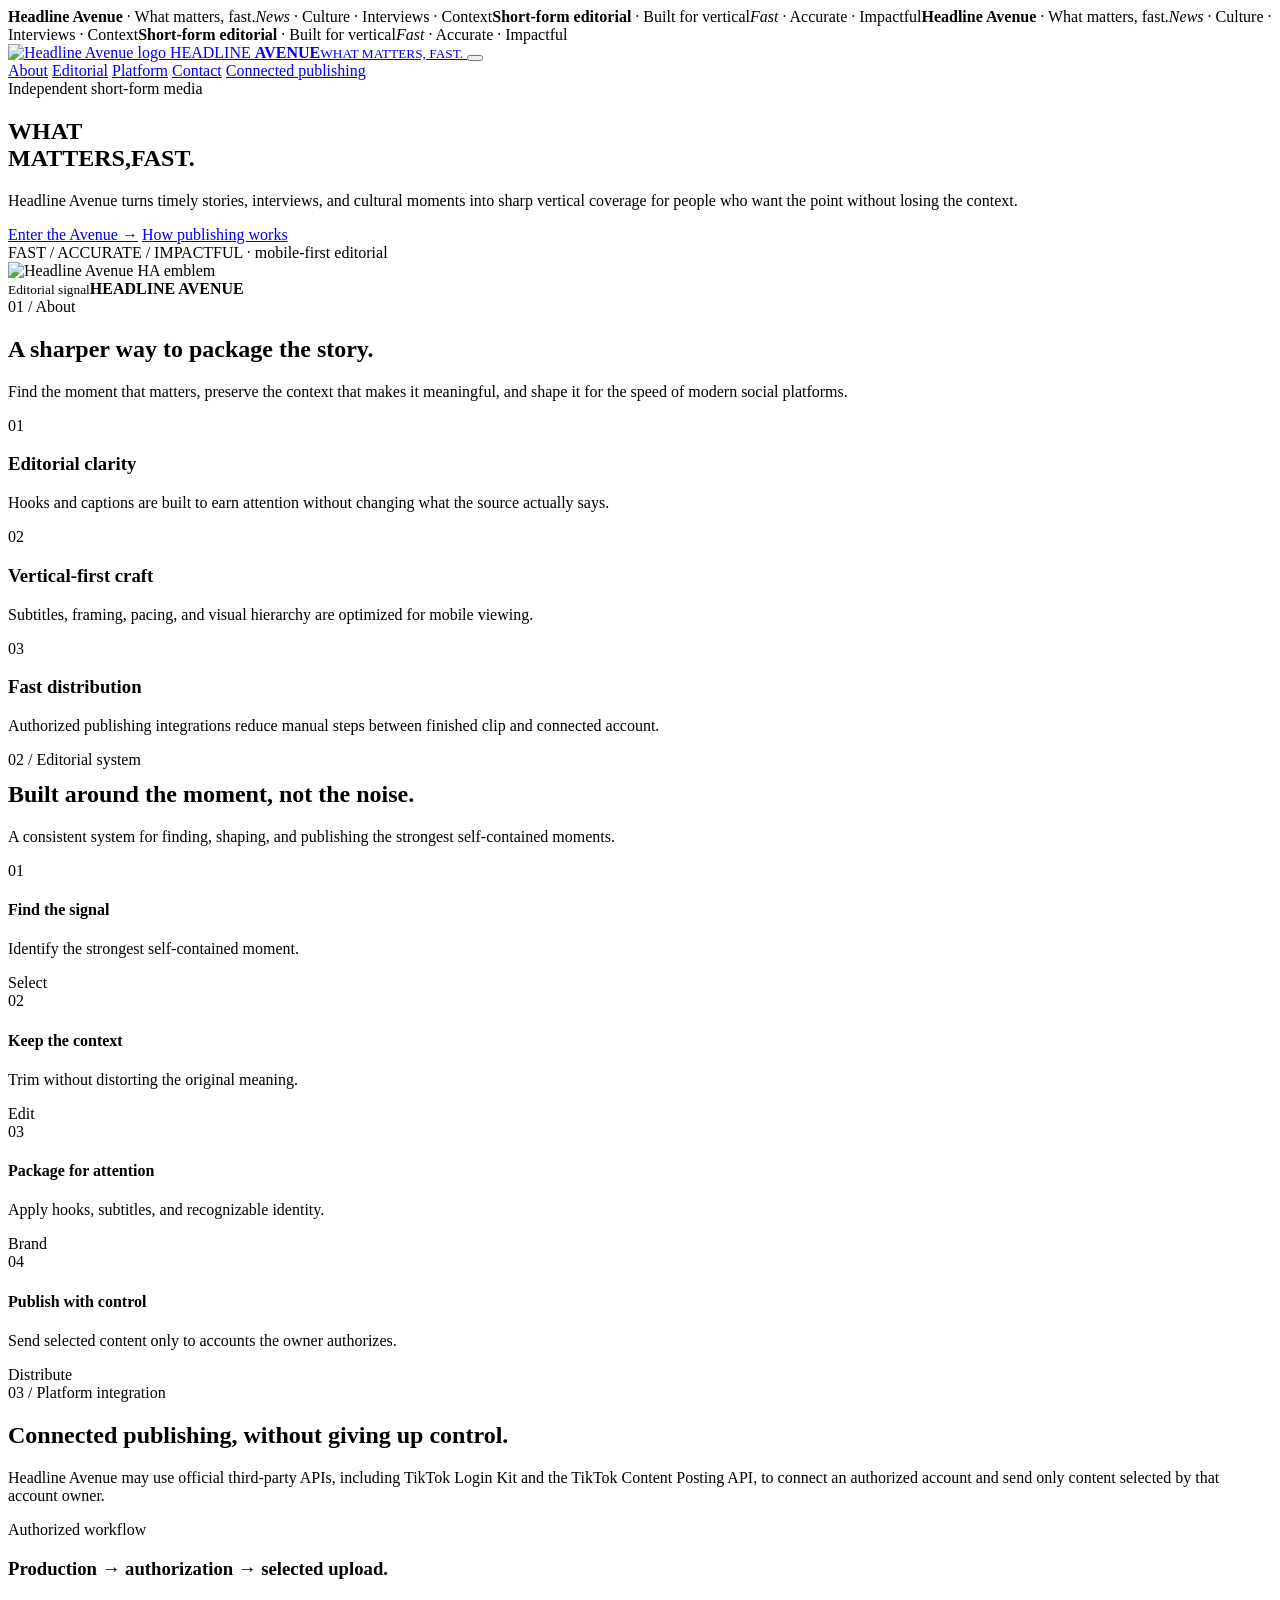
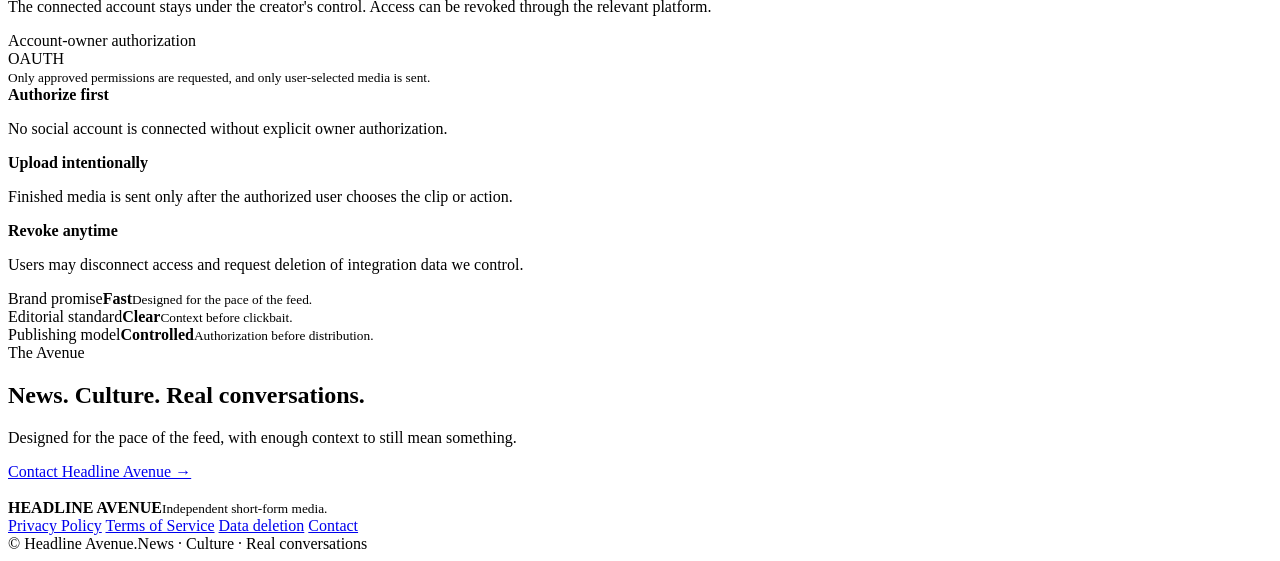
==== index.html @ 7308b1cf "Launch Headline Avenue homepage" ====
<!doctype html>
<html lang="en">
<head>
<meta charset="utf-8">
<meta name="viewport" content="width=device-width,initial-scale=1">
<meta name="theme-color" content="#02050a">
<meta name="description" content="Headline Avenue is an independent short-form media brand covering news, culture, interviews, and timely conversations.">
<meta property="og:title" content="Headline Avenue — What matters, fast.">
<meta property="og:description" content="Independent short-form media built for clarity, context, and speed.">
<meta property="og:type" content="website">
<meta property="og:url" content="https://headlineavenue.github.io/headline-avenue-site/">
<link rel="canonical" href="https://headlineavenue.github.io/headline-avenue-site/">
<title>Headline Avenue — What matters, fast.</title>
<link rel="icon" href="assets/headline-avenue-logo.svg" type="image/svg+xml">
<link rel="stylesheet" href="styles.css">
<script defer src="script.js"></script>
</head>
<body>
<div class="progress" aria-hidden="true"><span></span></div>
<div class="signalbar" aria-hidden="true"><div class="signaltrack"><span><b>Headline Avenue</b> · What matters, fast.</span><span><i>News</i> · Culture · Interviews · Context</span><span><b>Short-form editorial</b> · Built for vertical</span><span><i>Fast</i> · Accurate · Impactful</span><span><b>Headline Avenue</b> · What matters, fast.</span><span><i>News</i> · Culture · Interviews · Context</span><span><b>Short-form editorial</b> · Built for vertical</span><span><i>Fast</i> · Accurate · Impactful</span></div></div>
<header>
  <div class="wrap nav">
    <a class="brand" href="index.html">
      <img src="assets/headline-avenue-logo.svg" alt="Headline Avenue logo">
      <span class="brand-wordmark">HEADLINE <b>AVENUE</b><small>WHAT MATTERS, FAST.</small></span>
    </a>
    <button class="menu-toggle" aria-expanded="false" aria-controls="main-nav" aria-label="Open navigation"><span></span><span></span></button>
    <nav id="main-nav">
      <a href="#about">About</a>
      <a href="#editorial">Editorial</a>
      <a href="#platform">Platform</a>
      <a href="contact.html">Contact</a>
      <a class="btn primary" href="#platform">Connected publishing</a>
    </nav>
  </div>
</header>

<main>
  <section class="hero">
    <div class="wrap hero-grid">
      <div class="reveal in">
        <div class="eyebrow">Independent short-form media</div>
        <h1>WHAT<br><span class="line2">MATTERS,</span><span class="blue">FAST.</span></h1>
        <p class="lead">Headline Avenue turns timely stories, interviews, and cultural moments into sharp vertical coverage for people who want the point without losing the context.</p>
        <div class="hero-actions">
          <a class="btn primary" href="#about">Enter the Avenue →</a>
          <a class="btn" href="#platform">How publishing works</a>
        </div>
        <div class="hero-note"><span class="mono">FAST / ACCURATE / IMPACTFUL</span> · mobile-first editorial</div>
      </div>

      <div class="visual reveal in">
        <div class="visual-orbit"></div>
        <div class="visual-card">
          <div class="logo-stage">
            <div class="scan"></div>
            <img src="assets/headline-avenue-logo.svg" alt="Headline Avenue HA emblem">
          </div>
          <div class="visual-meta">
            <div><small>Editorial signal</small><strong>HEADLINE AVENUE</strong></div>
            <div class="pulse" aria-hidden="true"><span></span><span></span><span></span><span></span><span></span></div>
          </div>
        </div>
      </div>
    </div>
  </section>

  <section id="about">
    <div class="wrap">
      <div class="section-head reveal">
        <div><div class="kicker">01 / About</div></div>
        <div>
          <h2 class="section-title">A sharper way to package the story.</h2>
          <p class="section-copy">Find the moment that matters, preserve the context that makes it meaningful, and shape it for the speed of modern social platforms.</p>
        </div>
      </div>
      <div class="cards">
        <article class="card reveal"><div class="card-index mono">01</div><h3>Editorial clarity</h3><p>Hooks and captions are built to earn attention without changing what the source actually says.</p></article>
        <article class="card reveal"><div class="card-index mono">02</div><h3>Vertical-first craft</h3><p>Subtitles, framing, pacing, and visual hierarchy are optimized for mobile viewing.</p></article>
        <article class="card reveal"><div class="card-index mono">03</div><h3>Fast distribution</h3><p>Authorized publishing integrations reduce manual steps between finished clip and connected account.</p></article>
      </div>
    </div>
  </section>

  <section class="editorial" id="editorial">
    <div class="wrap editorial-grid">
      <div class="reveal">
        <div class="kicker">02 / Editorial system</div>
        <h2 class="section-title" style="margin-top:12px">Built around the moment, not the noise.</h2>
        <p class="section-copy">A consistent system for finding, shaping, and publishing the strongest self-contained moments.</p>
      </div>
      <div class="stack reveal">
        <div class="stack-item"><div class="num mono">01</div><div><h4>Find the signal</h4><p>Identify the strongest self-contained moment.</p></div><span class="tag">Select</span></div>
        <div class="stack-item"><div class="num mono">02</div><div><h4>Keep the context</h4><p>Trim without distorting the original meaning.</p></div><span class="tag">Edit</span></div>
        <div class="stack-item"><div class="num mono">03</div><div><h4>Package for attention</h4><p>Apply hooks, subtitles, and recognizable identity.</p></div><span class="tag">Brand</span></div>
        <div class="stack-item"><div class="num mono">04</div><div><h4>Publish with control</h4><p>Send selected content only to accounts the owner authorizes.</p></div><span class="tag">Distribute</span></div>
      </div>
    </div>
  </section>

  <section id="platform">
    <div class="wrap">
      <div class="section-head reveal">
        <div><div class="kicker">03 / Platform integration</div></div>
        <div>
          <h2 class="section-title">Connected publishing, without giving up control.</h2>
          <p class="section-copy">Headline Avenue may use official third-party APIs, including TikTok Login Kit and the TikTok Content Posting API, to connect an authorized account and send only content selected by that account owner.</p>
        </div>
      </div>

      <div class="platform-panel reveal">
        <div class="platform-top">
          <div>
            <div class="kicker">Authorized workflow</div>
            <h3>Production → authorization → selected upload.</h3>
            <p>The connected account stays under the creator's control. Access can be revoked through the relevant platform.</p>
          </div>
          <div class="connection">
            <div class="connection-row">
              <div class="connection-badge"><span class="connection-dot"></span> Account-owner authorization</div>
              <span class="mono muted-mini">OAUTH</span>
            </div>
            <small>Only approved permissions are requested, and only user-selected media is sent.</small>
          </div>
        </div>
        <div class="platform-grid">
          <div class="platform-item"><b>Authorize first</b><p>No social account is connected without explicit owner authorization.</p></div>
          <div class="platform-item"><b>Upload intentionally</b><p>Finished media is sent only after the authorized user chooses the clip or action.</p></div>
          <div class="platform-item"><b>Revoke anytime</b><p>Users may disconnect access and request deletion of integration data we control.</p></div>
        </div>
      </div>
    </div>
  </section>

  <section class="proof">
    <div class="wrap proof-grid reveal">
      <div><span class="proof-label">Brand promise</span><strong>Fast</strong><small>Designed for the pace of the feed.</small></div>
      <div><span class="proof-label">Editorial standard</span><strong>Clear</strong><small>Context before clickbait.</small></div>
      <div><span class="proof-label">Publishing model</span><strong>Controlled</strong><small>Authorization before distribution.</small></div>
    </div>
  </section>

  <div class="cta-shell">
    <div class="wrap">
      <div class="cta reveal">
        <div class="cta-inner">
          <div><div class="kicker">The Avenue</div><h2>News. Culture. Real conversations.</h2><p>Designed for the pace of the feed, with enough context to still mean something.</p></div>
          <a class="btn primary" href="contact.html">Contact Headline Avenue →</a>
        </div>
      </div>
    </div>
  </div>
</main>

<footer>
  <div class="wrap footer-grid">
    <div class="footer-brand">
      <img src="assets/headline-avenue-logo.svg" alt="">
      <div><strong>HEADLINE AVENUE</strong><small>Independent short-form media.</small></div>
    </div>
    <div class="footer-links">
      <a href="privacy.html">Privacy Policy</a>
      <a href="terms.html">Terms of Service</a>
      <a href="data-deletion.html">Data deletion</a>
      <a href="contact.html">Contact</a>
    </div>
    <div class="footer-bottom"><span>© <span data-year></span> Headline Avenue.</span><span>News · Culture · Real conversations</span></div>
  </div>
</footer>
</body>
</html>
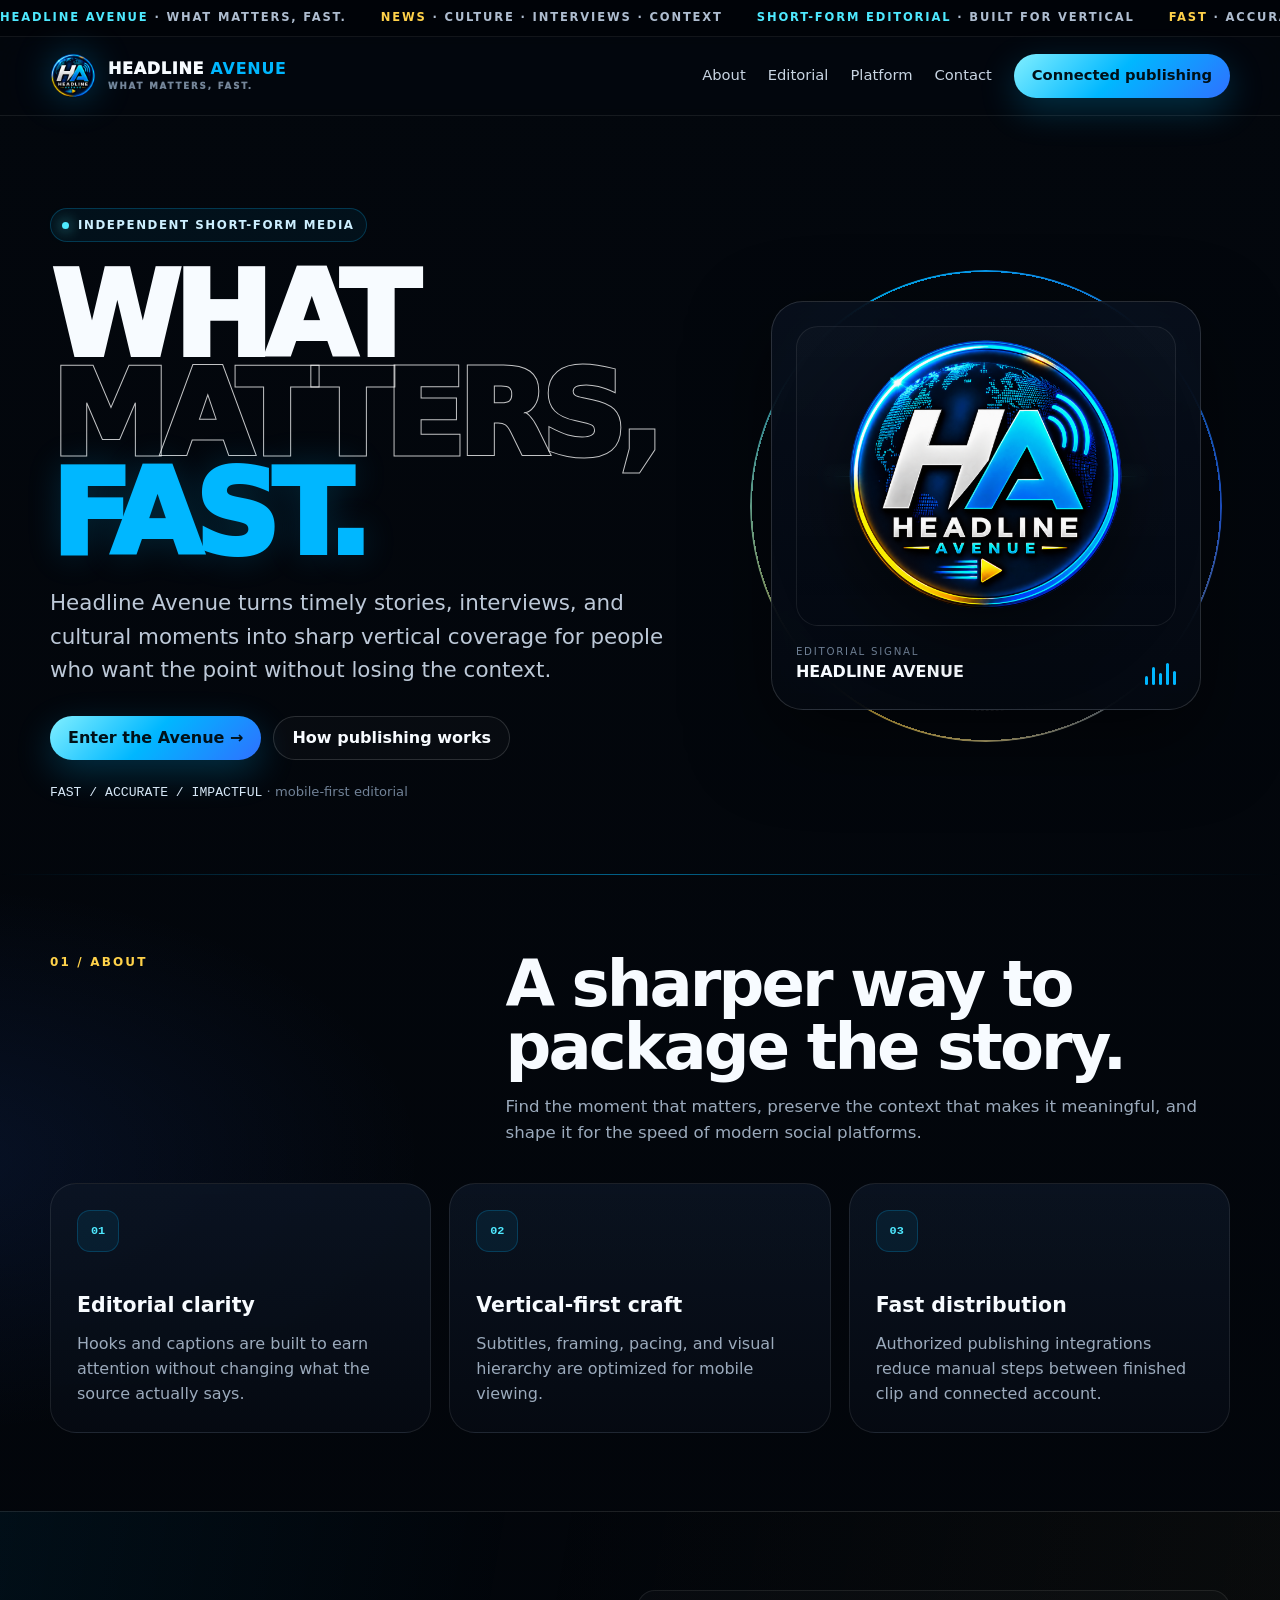
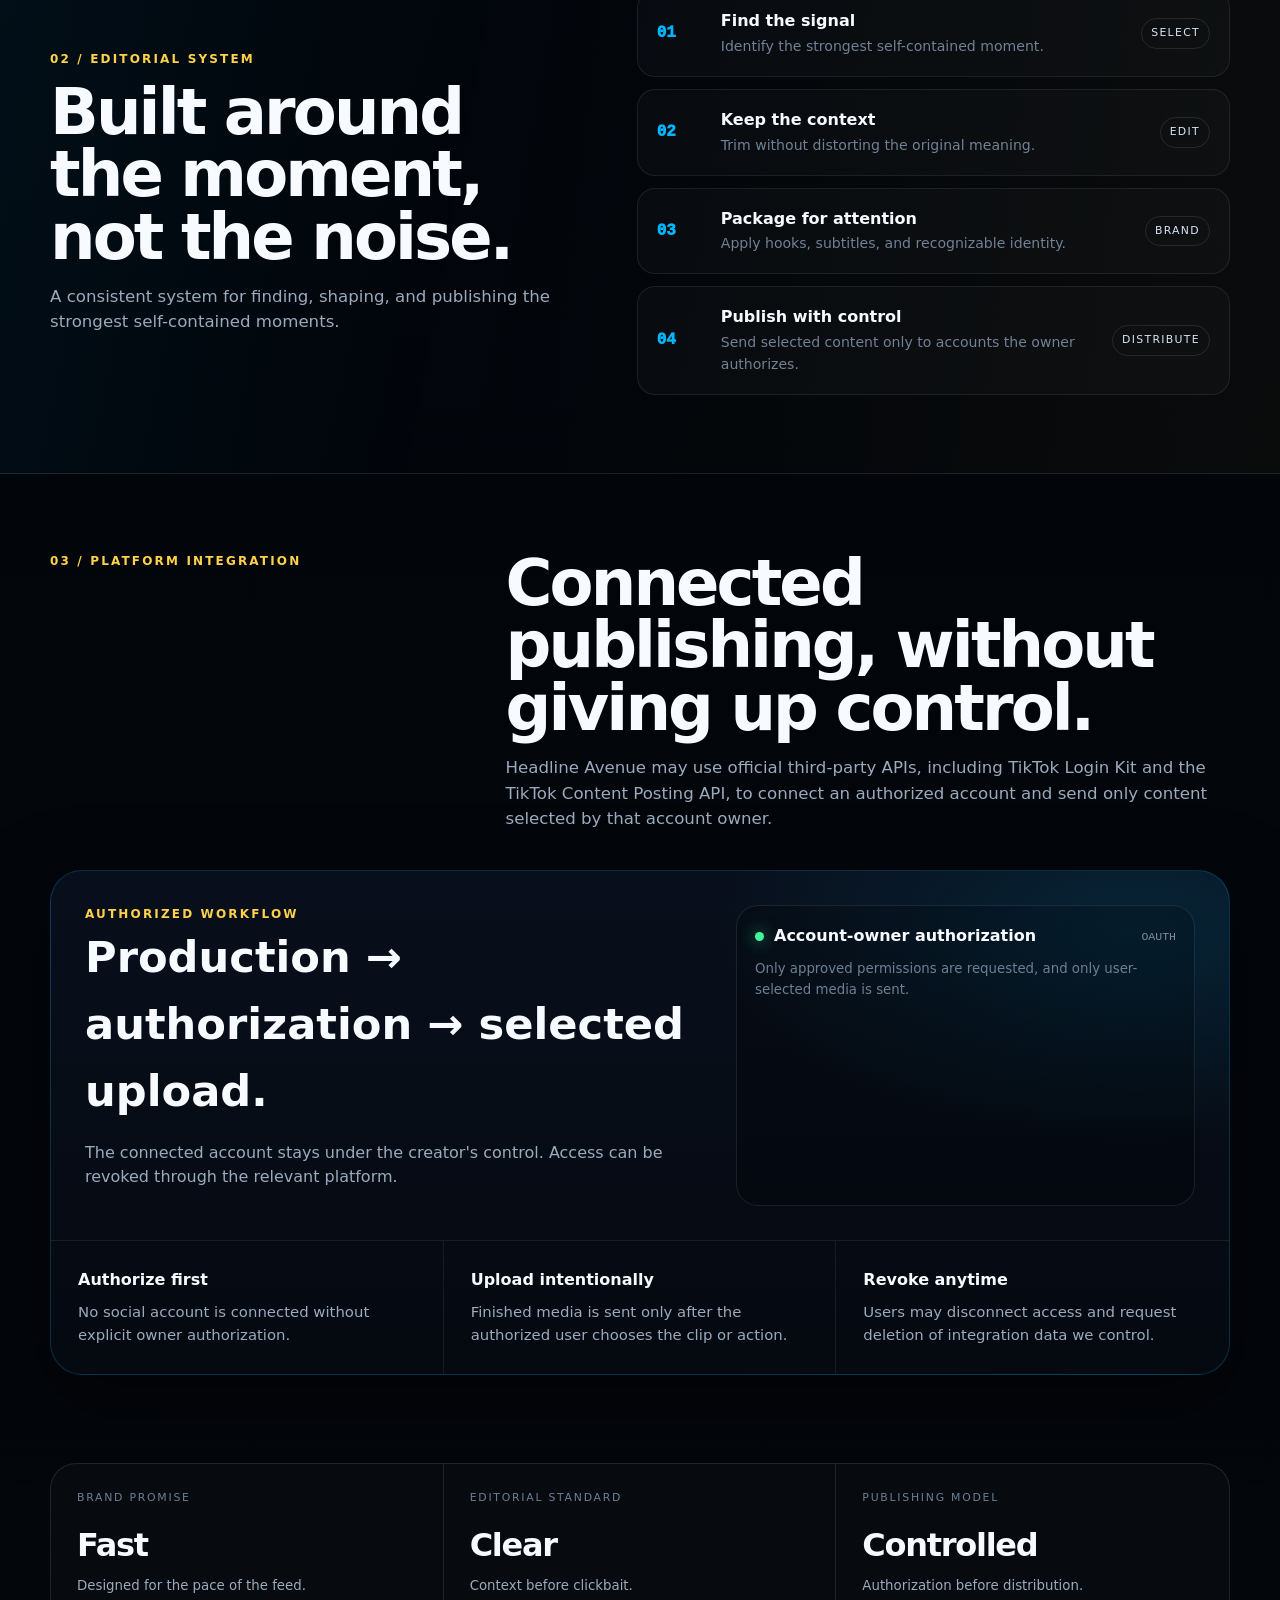
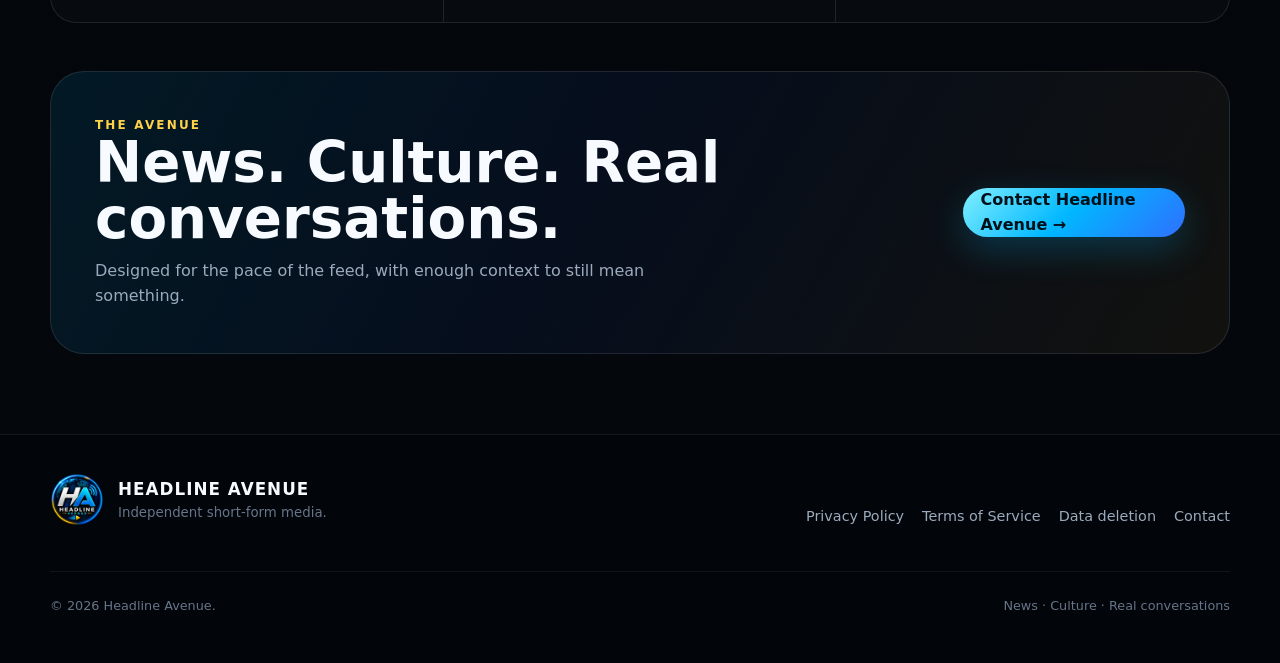
==== commit 9424a86b: "Use exact Headline Avenue PNG logo" ====
--- a/index.html
+++ b/index.html
@@ -11,7 +11,7 @@
 <meta property="og:url" content="https://headlineavenue.github.io/headline-avenue-site/">
 <link rel="canonical" href="https://headlineavenue.github.io/headline-avenue-site/">
 <title>Headline Avenue — What matters, fast.</title>
-<link rel="icon" href="assets/headline-avenue-logo.svg" type="image/svg+xml">
+<link rel="icon" href="assets/headline-avenue-logo.png" type="image/png">
 <link rel="stylesheet" href="styles.css">
 <script defer src="script.js"></script>
 </head>
@@ -21,7 +21,7 @@
 <header>
   <div class="wrap nav">
     <a class="brand" href="index.html">
-      <img src="assets/headline-avenue-logo.svg" alt="Headline Avenue logo">
+      <img src="assets/headline-avenue-logo.png" alt="Headline Avenue logo">
       <span class="brand-wordmark">HEADLINE <b>AVENUE</b><small>WHAT MATTERS, FAST.</small></span>
     </a>
     <button class="menu-toggle" aria-expanded="false" aria-controls="main-nav" aria-label="Open navigation"><span></span><span></span></button>
@@ -54,7 +54,7 @@
         <div class="visual-card">
           <div class="logo-stage">
             <div class="scan"></div>
-            <img src="assets/headline-avenue-logo.svg" alt="Headline Avenue HA emblem">
+            <img src="assets/headline-avenue-logo.png" alt="Headline Avenue HA emblem">
           </div>
           <div class="visual-meta">
             <div><small>Editorial signal</small><strong>HEADLINE AVENUE</strong></div>
@@ -155,7 +155,7 @@
 <footer>
   <div class="wrap footer-grid">
     <div class="footer-brand">
-      <img src="assets/headline-avenue-logo.svg" alt="">
+      <img src="assets/headline-avenue-logo.png" alt="">
       <div><strong>HEADLINE AVENUE</strong><small>Independent short-form media.</small></div>
     </div>
     <div class="footer-links">
--- a/styles.css
+++ b/styles.css
@@ -0,0 +1,21 @@
+:root{--bg:#02050a;--panel:#0a1422;--text:#f7fbff;--muted:#9baabc;--blue:#00b7ff;--blue2:#2f70ff;--cyan:#4ee9ff;--gold:#ffd24a;--line:rgba(255,255,255,.10);--shadow:0 28px 80px rgba(0,0,0,.52);--radius:26px}
+*{box-sizing:border-box}html{scroll-behavior:smooth}body{margin:0;color:var(--text);background:radial-gradient(950px 520px at 86% -7%,rgba(0,183,255,.16),transparent 63%),radial-gradient(750px 420px at -5% 30%,rgba(47,112,255,.11),transparent 65%),linear-gradient(180deg,#03070d 0%,#02050a 55%,#04070c 100%);font-family:Inter,ui-sans-serif,system-ui,-apple-system,BlinkMacSystemFont,"Segoe UI",sans-serif;line-height:1.55;overflow-x:hidden}
+body::before{content:"";position:fixed;inset:0;pointer-events:none;z-index:-1;opacity:.28;background-image:linear-gradient(rgba(255,255,255,.024) 1px,transparent 1px),linear-gradient(90deg,rgba(255,255,255,.024) 1px,transparent 1px);background-size:38px 38px;mask-image:linear-gradient(to bottom,#000 0%,transparent 74%)}
+a{color:inherit}img{max-width:100%;display:block}.wrap{width:min(1180px,calc(100% - 40px));margin:auto}.mono{font-family:ui-monospace,SFMono-Regular,Menlo,Consolas,monospace}
+.progress{position:fixed;left:0;right:0;top:0;height:2px;z-index:100;pointer-events:none}.progress span{display:block;height:100%;width:0;background:linear-gradient(90deg,var(--gold),var(--cyan),var(--blue));box-shadow:0 0 18px rgba(0,183,255,.55)}
+.signalbar{overflow:hidden;white-space:nowrap;border-bottom:1px solid rgba(255,255,255,.07);background:rgba(1,4,8,.92)}.signaltrack{display:inline-flex;gap:34px;min-width:200%;padding:9px 0;color:#aebdd0;font-size:.72rem;font-weight:700;letter-spacing:.16em;text-transform:uppercase;animation:ticker 28s linear infinite}.signaltrack b{color:var(--cyan)}.signaltrack i{color:var(--gold);font-style:normal}@keyframes ticker{to{transform:translateX(-50%)}}
+header{position:sticky;top:0;z-index:50;border-bottom:1px solid rgba(255,255,255,.08);background:rgba(3,7,13,.73);backdrop-filter:blur(18px) saturate(160%)}.nav{min-height:78px;display:flex;align-items:center;justify-content:space-between;gap:24px}.brand{display:flex;align-items:center;gap:12px;text-decoration:none;font-weight:950;letter-spacing:.045em}.brand img{width:46px;height:46px;object-fit:contain;filter:drop-shadow(0 0 18px rgba(0,183,255,.30))}.brand-wordmark{line-height:1}.brand-wordmark b{color:var(--blue)}.brand-wordmark small{display:block;margin-top:5px;color:#75869a;font-size:.54rem;letter-spacing:.22em}nav{display:flex;align-items:center;gap:22px}nav a{color:#c8d4e2;text-decoration:none;font-size:.92rem;transition:.2s}nav a:hover{color:#fff}.menu-toggle{display:none;width:44px;height:44px;border-radius:50%;border:1px solid var(--line);background:rgba(255,255,255,.025);align-items:center;justify-content:center;gap:5px;flex-direction:column}.menu-toggle span{width:18px;height:1.5px;background:white;transition:.25s}.menu-toggle[aria-expanded="true"] span:first-child{transform:translateY(3.25px) rotate(45deg)}.menu-toggle[aria-expanded="true"] span:last-child{transform:translateY(-3.25px) rotate(-45deg)}
+.btn{min-height:44px;display:inline-flex;align-items:center;justify-content:center;padding:0 18px;border:1px solid rgba(255,255,255,.14);border-radius:999px;background:rgba(255,255,255,.025);font-weight:850;text-decoration:none;transition:.25s}.btn:hover{transform:translateY(-2px);border-color:rgba(255,255,255,.28)}.btn.primary{color:#001018;border:0;background:linear-gradient(135deg,#81efff 0%,var(--blue) 48%,var(--blue2) 100%);box-shadow:0 12px 36px rgba(0,183,255,.24)}.btn.primary:hover{box-shadow:0 18px 45px rgba(0,183,255,.33)}
+.hero{position:relative;padding:92px 0 72px}.hero::after{content:"";position:absolute;left:0;right:0;bottom:0;height:1px;background:linear-gradient(90deg,transparent,rgba(0,183,255,.52),transparent)}.hero-grid{display:grid;grid-template-columns:1.12fr .88fr;gap:70px;align-items:center}.eyebrow{display:inline-flex;align-items:center;gap:9px;padding:7px 11px;border:1px solid rgba(0,183,255,.24);border-radius:999px;background:rgba(0,183,255,.06);color:#cdefff;font-size:.74rem;font-weight:850;letter-spacing:.13em;text-transform:uppercase}.eyebrow::before{content:"";width:7px;height:7px;border-radius:50%;background:var(--cyan);box-shadow:0 0 14px var(--cyan)}h1{margin:.22em 0 .18em;max-width:800px;font-size:clamp(4rem,9.2vw,7.55rem);line-height:.84;letter-spacing:-.062em;font-weight:950}h1 .line2{display:block;color:transparent;-webkit-text-stroke:1px rgba(255,255,255,.76)}h1 .blue{display:block;color:var(--blue);text-shadow:0 0 34px rgba(0,183,255,.18)}.lead{max-width:690px;color:#bdc9d8;font-size:clamp(1.08rem,2vw,1.34rem)}.hero-actions{display:flex;gap:12px;flex-wrap:wrap;margin-top:30px}.hero-note{margin-top:22px;color:#718297;font-size:.82rem}.hero-note span{color:#d7e8f7}
+.visual{min-height:560px;position:relative;display:grid;place-items:center}.visual::before{content:"";position:absolute;width:470px;height:470px;max-width:88vw;max-height:88vw;border-radius:50%;background:radial-gradient(circle at 50% 50%,rgba(0,183,255,.13),transparent 54%),conic-gradient(from 210deg,rgba(255,211,77,.9),rgba(0,183,255,.95),rgba(40,104,255,.85),rgba(255,211,77,.9));padding:1px;-webkit-mask:radial-gradient(farthest-side,transparent calc(100% - 2px),#000 0);mask:radial-gradient(farthest-side,transparent calc(100% - 2px),#000 0);filter:drop-shadow(0 0 32px rgba(0,183,255,.22));animation:spin 18s linear infinite}@keyframes spin{to{transform:rotate(360deg)}}.visual-orbit{position:absolute;width:410px;height:410px;max-width:78vw;max-height:78vw;border:1px dashed rgba(255,255,255,.11);border-radius:50%}.visual-card{width:min(430px,88%);padding:24px;border:1px solid rgba(255,255,255,.14);border-radius:32px;background:linear-gradient(180deg,rgba(8,16,29,.88),rgba(4,9,17,.93));box-shadow:var(--shadow);backdrop-filter:blur(18px);position:relative;overflow:hidden}.logo-stage{min-height:300px;display:grid;place-items:center;border-radius:22px;border:1px solid rgba(255,255,255,.08);background:radial-gradient(circle at 50% 50%,rgba(0,183,255,.10),transparent 58%),linear-gradient(180deg,rgba(255,255,255,.02),transparent);position:relative}.logo-stage img{width:min(300px,76%);filter:drop-shadow(0 20px 35px rgba(0,0,0,.5))}.scan{position:absolute;left:8%;right:8%;height:1px;background:linear-gradient(90deg,transparent,var(--cyan),transparent);box-shadow:0 0 18px var(--cyan);animation:scan 4s ease-in-out infinite;opacity:.65}@keyframes scan{0%,100%{top:25%;opacity:.2}50%{top:73%;opacity:.75}}.visual-meta{display:grid;grid-template-columns:1fr auto;gap:14px;align-items:end;padding-top:18px}.visual-meta small{display:block;color:#6e7f94;font-size:.64rem;letter-spacing:.17em;text-transform:uppercase}.pulse{display:flex;gap:4px;align-items:end;height:24px}.pulse span{width:3px;border-radius:4px;background:var(--blue);animation:pulse 1.2s ease-in-out infinite alternate}.pulse span:nth-child(1){height:9px}.pulse span:nth-child(2){height:18px}.pulse span:nth-child(3){height:12px}.pulse span:nth-child(4){height:22px}.pulse span:nth-child(5){height:14px}@keyframes pulse{to{height:6px;opacity:.45}}
+section{padding:78px 0}.section-head{display:grid;grid-template-columns:.72fr 1.28fr;gap:48px;margin-bottom:38px}.kicker{color:var(--gold);font-size:.75rem;font-weight:900;letter-spacing:.18em;text-transform:uppercase}.section-title{margin:0;font-size:clamp(2.45rem,5vw,4.25rem);line-height:.98;letter-spacing:-.045em}.section-copy{max-width:720px;margin:15px 0 0;color:var(--muted);font-size:1.04rem}.cards{display:grid;grid-template-columns:repeat(3,1fr);gap:18px}.card{min-height:245px;position:relative;padding:26px;overflow:hidden;border:1px solid rgba(255,255,255,.09);border-radius:var(--radius);background:linear-gradient(180deg,rgba(12,21,36,.82),rgba(6,11,19,.87));transition:.28s}.card:hover{transform:translateY(-5px);border-color:rgba(0,183,255,.30);box-shadow:0 22px 55px rgba(0,0,0,.30)}.card-index{width:42px;height:42px;display:grid;place-items:center;margin-bottom:38px;border:1px solid rgba(0,183,255,.22);border-radius:13px;background:rgba(0,183,255,.08);color:var(--cyan);font-size:.74rem;font-weight:900}.card h3{margin:0 0 10px;font-size:1.28rem}.card p{margin:0;color:var(--muted)}
+.editorial{border-top:1px solid var(--line);border-bottom:1px solid var(--line);background:linear-gradient(100deg,rgba(0,183,255,.055),transparent 38%,rgba(255,210,74,.035))}.editorial-grid{display:grid;grid-template-columns:.95fr 1.05fr;gap:50px;align-items:center}.stack{display:grid;gap:12px}.stack-item{display:grid;grid-template-columns:50px 1fr auto;gap:14px;align-items:center;padding:18px 19px;border:1px solid rgba(255,255,255,.08);border-radius:18px;background:rgba(255,255,255,.025)}.stack-item .num{color:var(--blue);font-weight:950}.stack-item h4{margin:0 0 2px}.stack-item p{margin:0;color:#718196;font-size:.88rem}.tag{padding:6px 9px;border:1px solid rgba(255,255,255,.10);border-radius:999px;color:#d5e4f4;font-size:.68rem;letter-spacing:.12em;text-transform:uppercase}
+.platform-panel{overflow:hidden;border:1px solid rgba(0,183,255,.22);border-radius:32px;background:radial-gradient(700px 350px at 92% 12%,rgba(0,183,255,.12),transparent 60%),linear-gradient(180deg,rgba(9,17,30,.9),rgba(5,10,18,.93));box-shadow:var(--shadow)}.platform-top{display:grid;grid-template-columns:1.15fr .85fr;gap:30px;padding:34px;border-bottom:1px solid rgba(255,255,255,.08)}.platform-top h3{font-size:clamp(1.7rem,3.5vw,2.7rem);margin:0 0 12px}.platform-top p{color:var(--muted)}.connection{padding:18px;border:1px solid rgba(255,255,255,.09);border-radius:22px;background:rgba(0,0,0,.18)}.connection-row{display:flex;justify-content:space-between;gap:16px;align-items:center}.connection-badge{display:flex;align-items:center;gap:10px;font-weight:850}.connection-dot{width:9px;height:9px;border-radius:50%;background:#43f59f;box-shadow:0 0 16px rgba(67,245,159,.70)}.connection small{display:block;color:#6e7f94;margin-top:10px}.muted-mini{color:#7d8da0;font-size:.72rem}.platform-grid{display:grid;grid-template-columns:repeat(3,1fr)}.platform-item{padding:27px;border-right:1px solid rgba(255,255,255,.07)}.platform-item:last-child{border-right:0}.platform-item p{margin:8px 0 0;color:var(--muted);font-size:.93rem}
+.proof{padding:10px 0 0}.proof-grid{display:grid;grid-template-columns:repeat(3,1fr);border:1px solid var(--line);border-radius:26px;overflow:hidden;background:rgba(255,255,255,.018)}.proof-grid>div{padding:26px;border-right:1px solid var(--line)}.proof-grid>div:last-child{border-right:none}.proof-label{display:block;color:#6e7f94;font-size:.68rem;text-transform:uppercase;letter-spacing:.16em;margin-bottom:14px}.proof strong{display:block;font-size:2rem;letter-spacing:-.04em}.proof small{display:block;color:var(--muted);margin-top:5px}
+.cta-shell{padding:48px 0 80px}.cta{position:relative;overflow:hidden;padding:44px;border-radius:34px;border:1px solid rgba(255,255,255,.1);background:linear-gradient(120deg,rgba(0,183,255,.11),rgba(47,112,255,.07) 45%,rgba(255,210,74,.06))}.cta-inner{position:relative;z-index:2;display:flex;align-items:center;justify-content:space-between;gap:26px}.cta h2{margin:0;font-size:clamp(2rem,4.4vw,3.8rem);line-height:1}.cta p{margin:12px 0 0;color:var(--muted);max-width:620px}
+.page{padding:70px 0 96px}.page-hero{max-width:840px;margin-bottom:34px}.page h1{font-size:clamp(3rem,7vw,5.3rem);line-height:.94;letter-spacing:-.055em;margin:.2em 0}.page .meta{color:#6e7f94;font-size:.88rem}.legal{max-width:900px;border:1px solid rgba(255,255,255,.09);border-radius:30px;padding:34px;background:linear-gradient(180deg,rgba(10,18,31,.78),rgba(6,11,19,.82));box-shadow:0 24px 70px rgba(0,0,0,.25)}.legal h2{margin-top:34px;font-size:1.42rem}.legal p,.legal li{color:#c1cedd}.legal a,.contact-box a{color:#74dcff}.notice{margin-top:28px;padding:18px 20px;border-radius:16px;border:1px solid rgba(255,211,77,.17);background:rgba(255,211,77,.045);color:#dce5ef}.contact-box{max-width:760px;padding:32px;border-radius:28px;background:linear-gradient(180deg,rgba(10,18,31,.8),rgba(6,11,19,.84));border:1px solid rgba(255,255,255,.09)}
+footer{padding:38px 0 48px;border-top:1px solid rgba(255,255,255,.08);background:rgba(1,3,7,.36)}.footer-grid{display:grid;grid-template-columns:1.1fr .9fr;gap:34px;align-items:end}.footer-brand{display:flex;align-items:center;gap:14px}.footer-brand img{width:54px;height:54px}.footer-brand strong{font-size:1.05rem;letter-spacing:.06em}.footer-brand small{display:block;color:#66768a}.footer-links{display:flex;justify-content:flex-end;gap:18px;flex-wrap:wrap}.footer-links a{text-decoration:none;color:var(--muted);font-size:.9rem}.footer-links a:hover{color:#fff}.footer-bottom{grid-column:1/-1;padding-top:24px;margin-top:10px;border-top:1px solid rgba(255,255,255,.06);color:#667589;font-size:.8rem;display:flex;justify-content:space-between;gap:16px;flex-wrap:wrap}
+.reveal{opacity:0;transform:translateY(18px);transition:.75s ease}.reveal.in{opacity:1;transform:none}
+@media(max-width:900px){.hero-grid,.section-head,.editorial-grid,.platform-top{grid-template-columns:1fr}.cards,.platform-grid,.proof-grid{grid-template-columns:1fr}.platform-item{border-right:0;border-bottom:1px solid rgba(255,255,255,.07)}.proof-grid>div{border-right:0;border-bottom:1px solid var(--line)}.proof-grid>div:last-child{border-bottom:0}.menu-toggle{display:flex}header nav{display:none;position:absolute;top:78px;left:20px;right:20px;padding:16px;border:1px solid var(--line);border-radius:18px;background:rgba(4,9,17,.98);box-shadow:var(--shadow);flex-direction:column;align-items:stretch}.menu-toggle[aria-expanded="true"]+nav{display:flex}.visual{min-height:480px}.footer-grid{grid-template-columns:1fr}.footer-links{justify-content:flex-start}}
+@media(max-width:620px){.wrap{width:min(100% - 26px,1180px)}.hero{padding-top:64px}h1{font-size:clamp(3.5rem,20vw,5.2rem)}.visual{min-height:430px}.visual-card{padding:16px}.logo-stage{min-height:250px}.cta{padding:28px}.cta-inner{align-items:flex-start;flex-direction:column}.stack-item{grid-template-columns:38px 1fr}.stack-item .tag{display:none}.legal{padding:23px}}
+@media(prefers-reduced-motion:reduce){*{animation:none!important;transition:none!important;scroll-behavior:auto!important}.reveal{opacity:1;transform:none}}
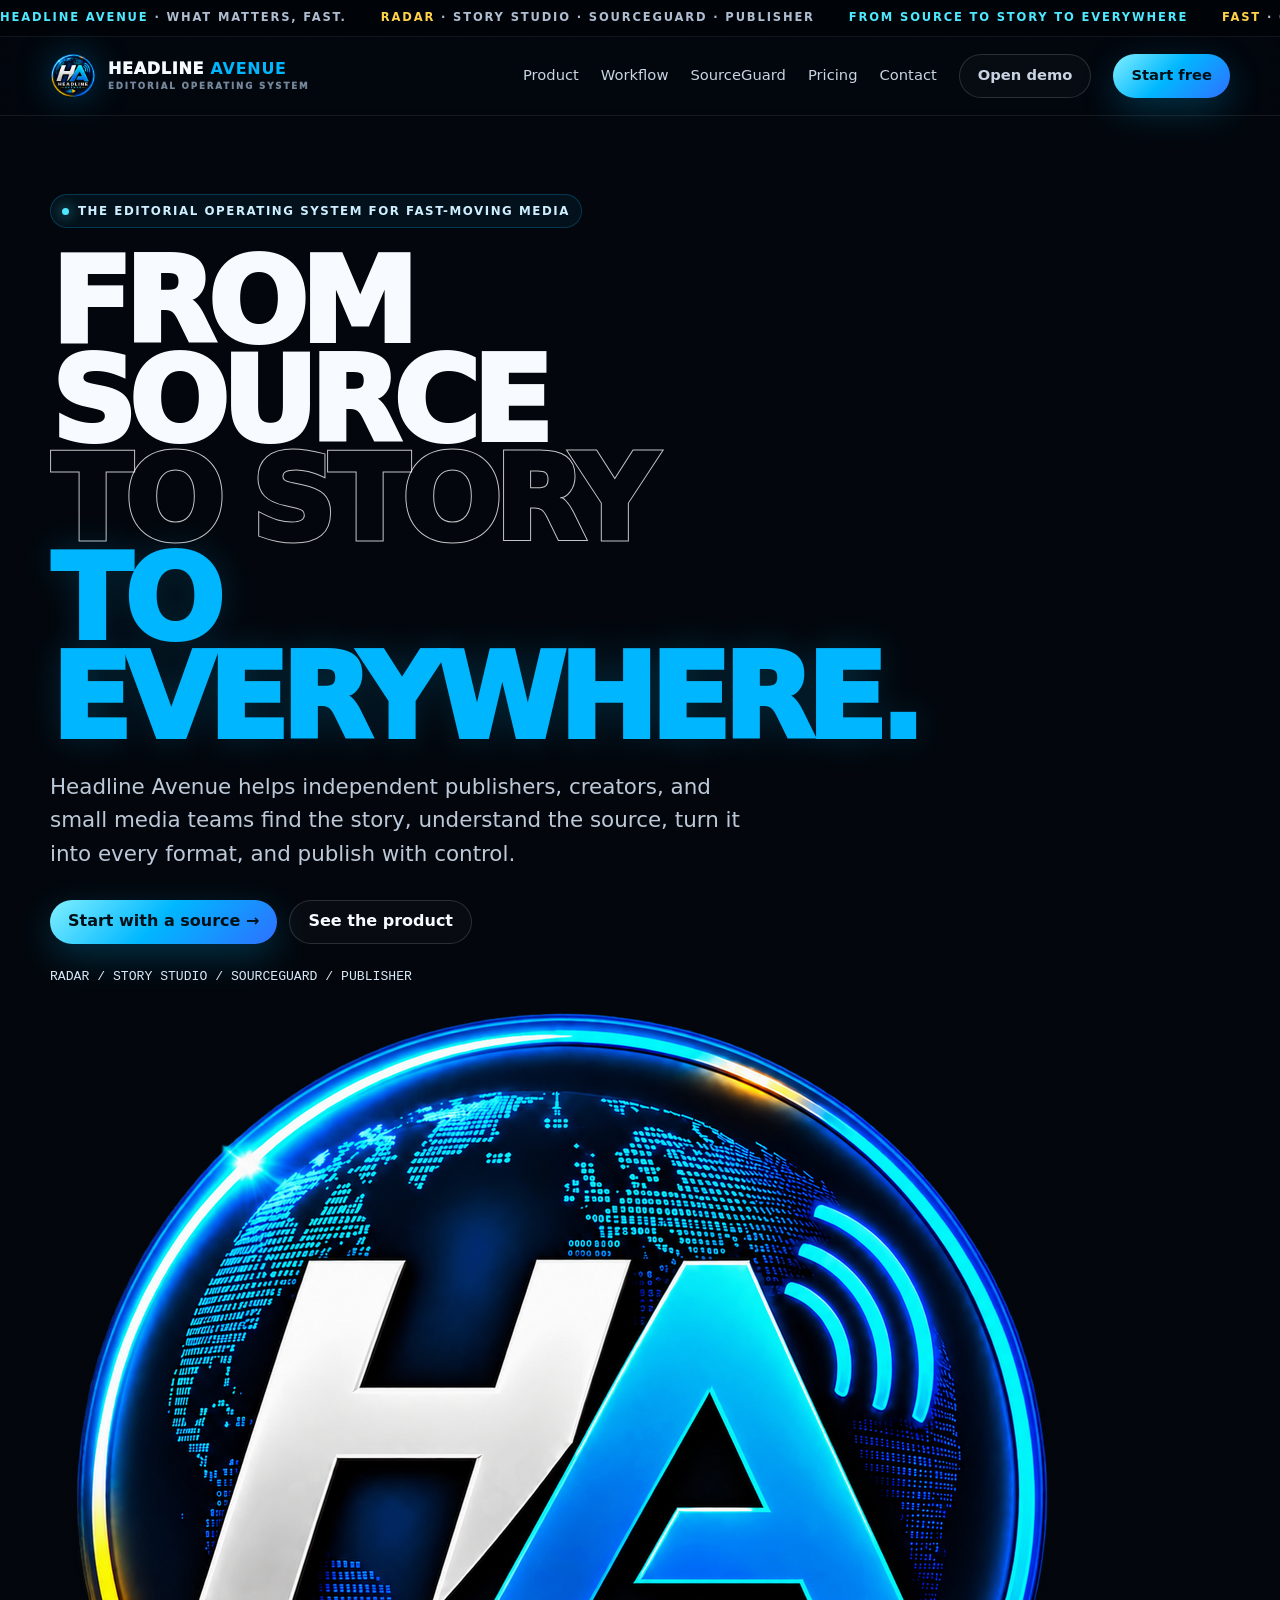
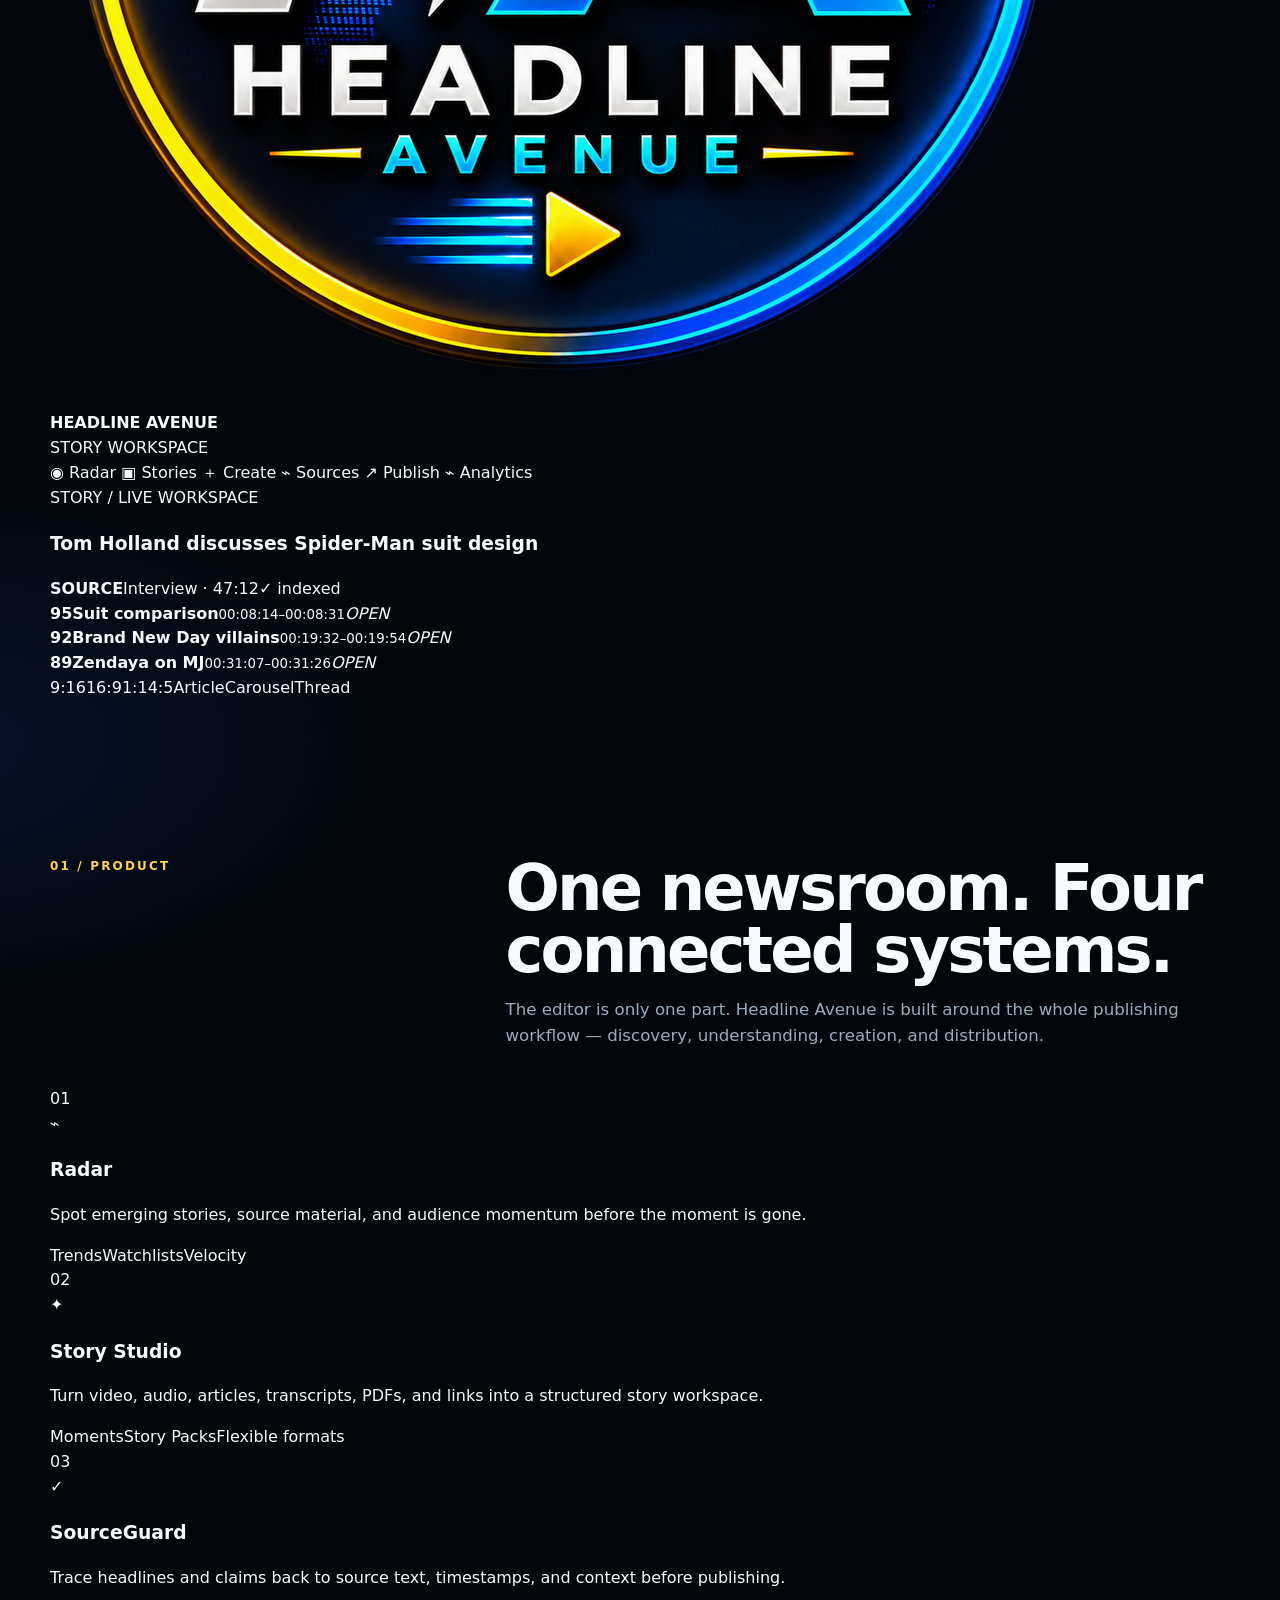
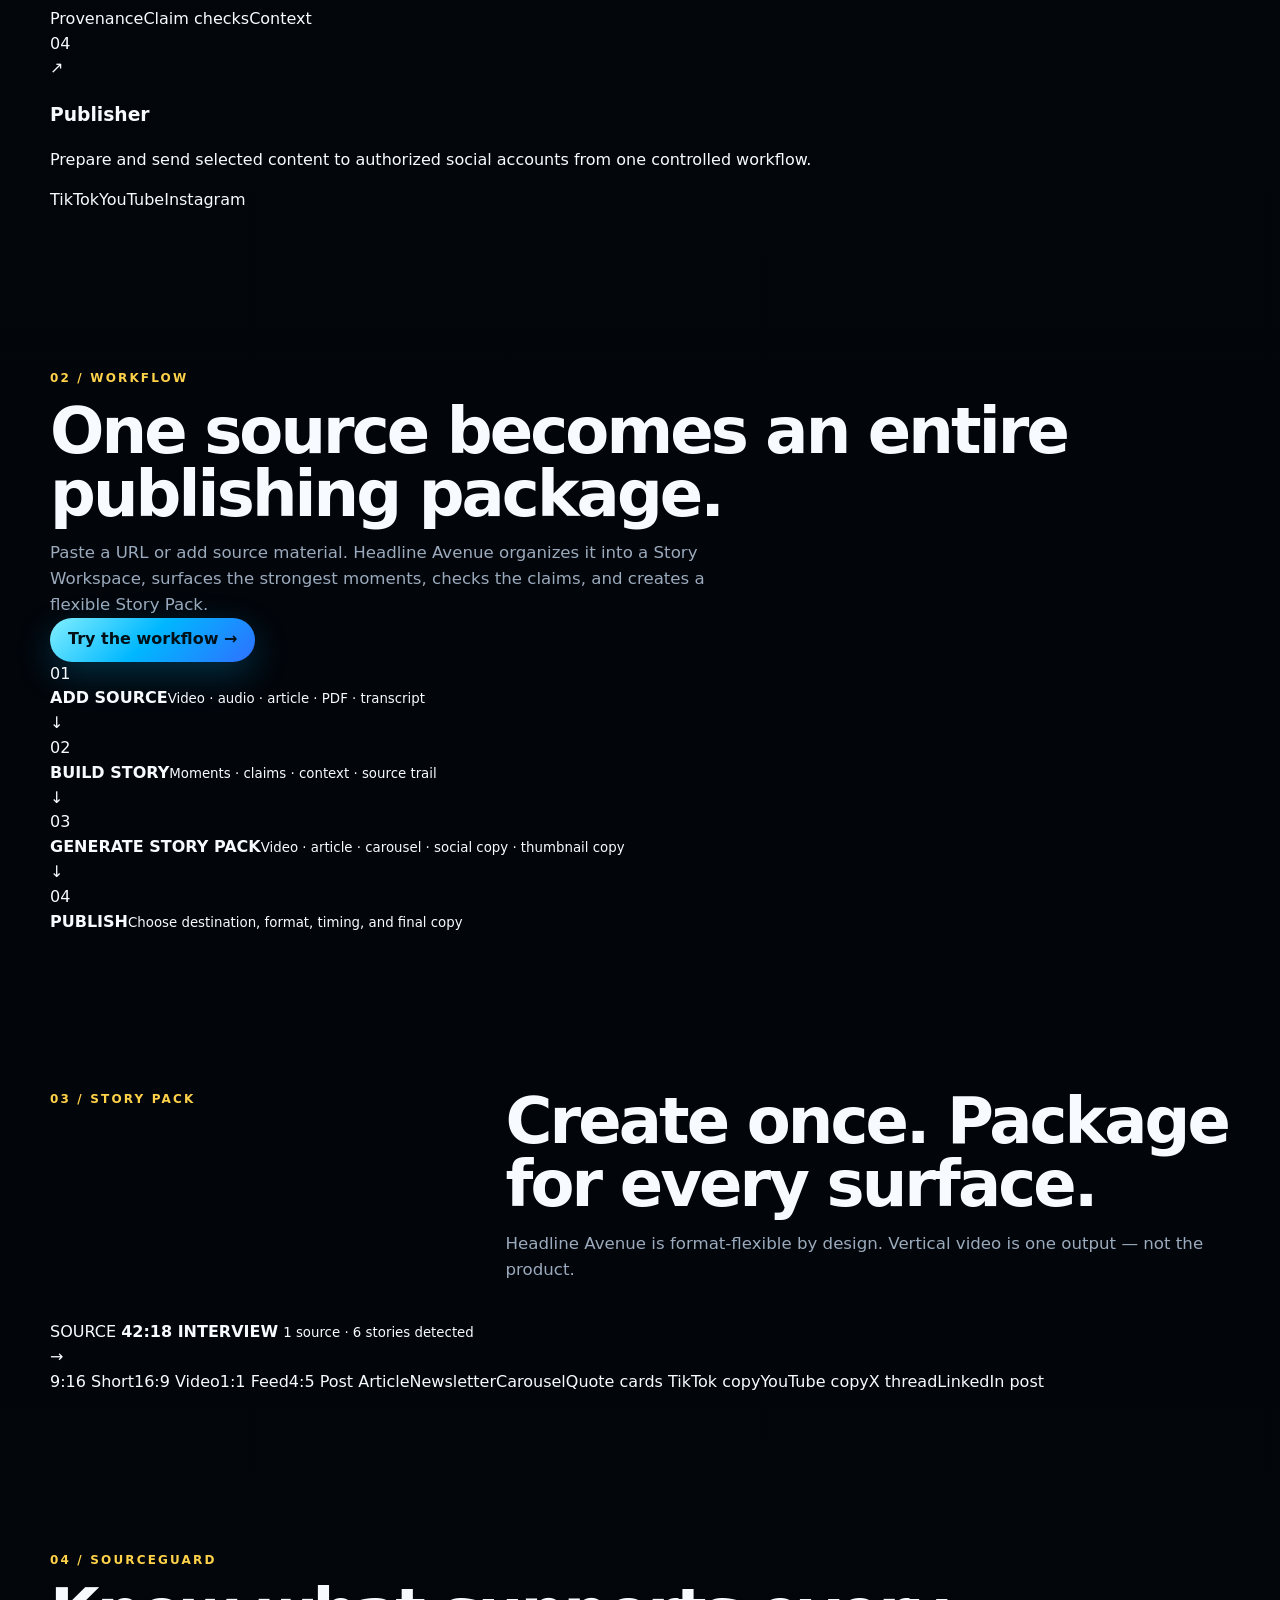
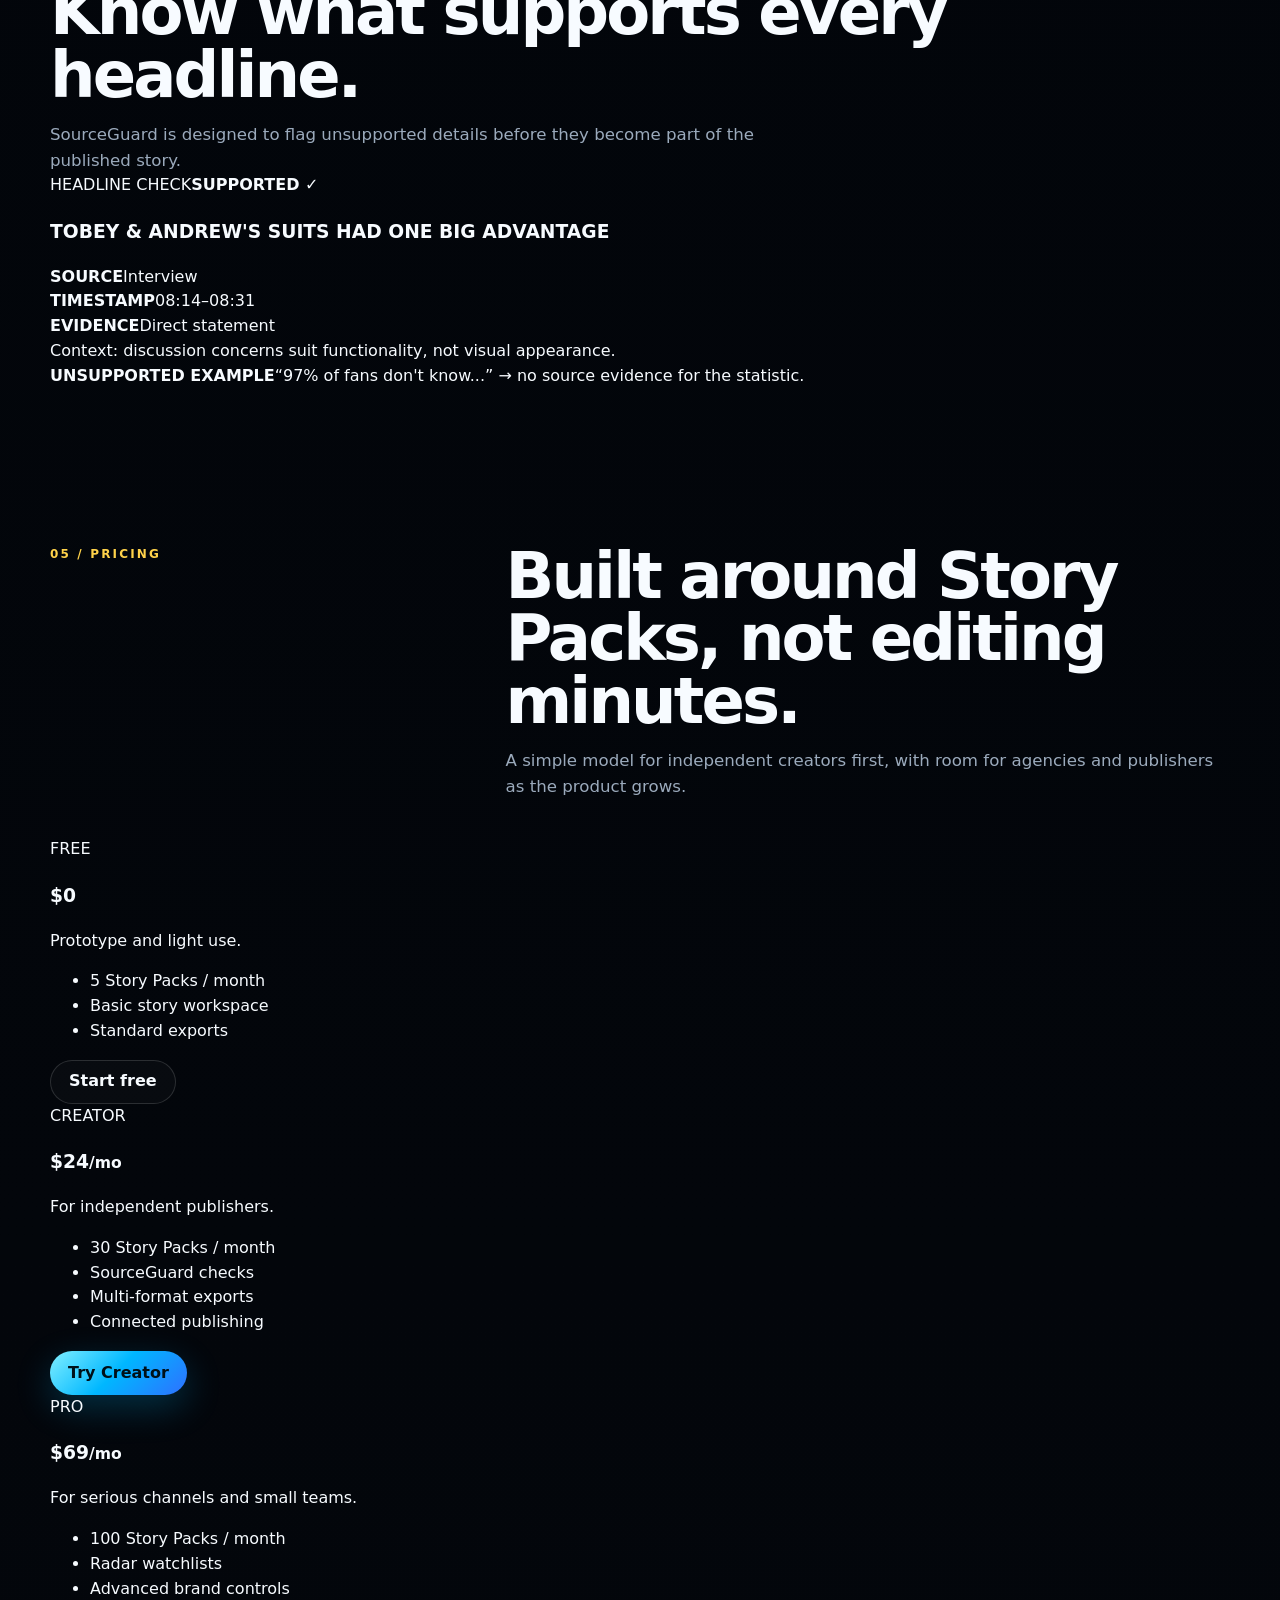
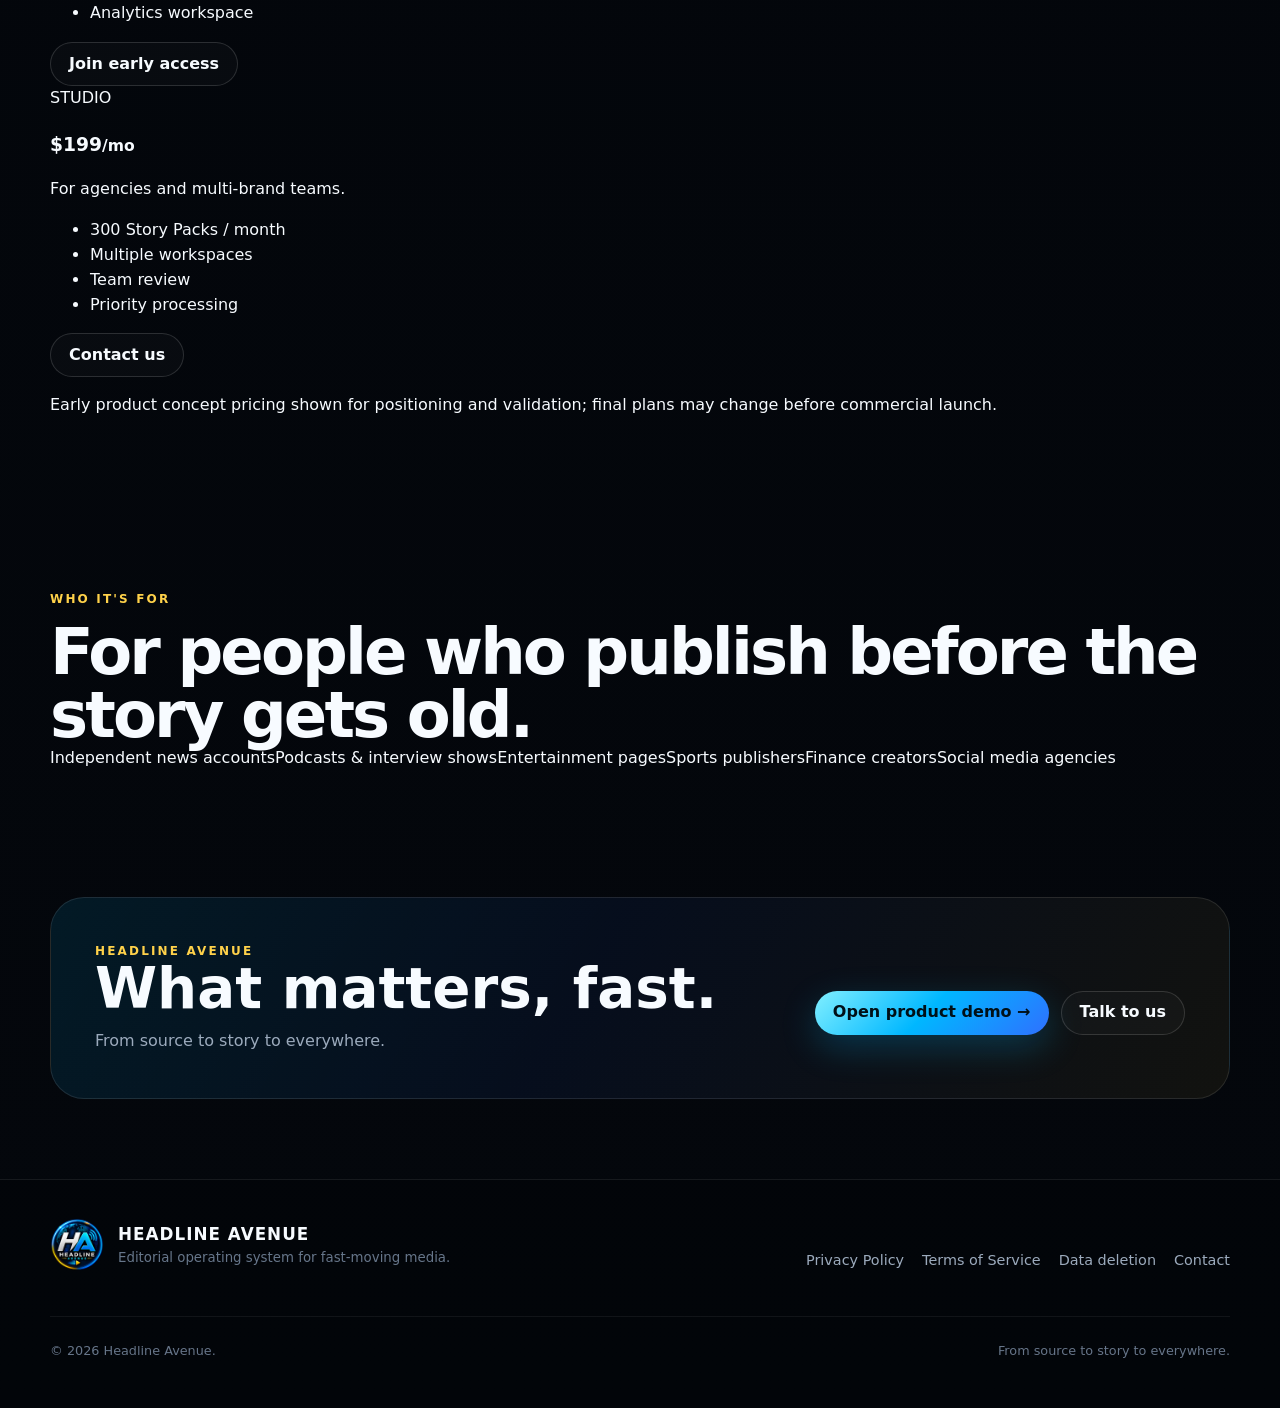
==== commit b1ee4a53: "Reposition Headline Avenue as an editorial operating system" ====
--- a/index.html
+++ b/index.html
@@ -4,139 +4,213 @@
 <meta charset="utf-8">
 <meta name="viewport" content="width=device-width,initial-scale=1">
 <meta name="theme-color" content="#02050a">
-<meta name="description" content="Headline Avenue is an independent short-form media brand covering news, culture, interviews, and timely conversations.">
-<meta property="og:title" content="Headline Avenue — What matters, fast.">
-<meta property="og:description" content="Independent short-form media built for clarity, context, and speed.">
+<meta name="description" content="Headline Avenue is an editorial operating system for creators and small media teams — from source to story to every platform.">
+<meta property="og:title" content="Headline Avenue — From source to story to everywhere.">
+<meta property="og:description" content="Find what matters. Understand the source. Create every format. Publish with control.">
 <meta property="og:type" content="website">
 <meta property="og:url" content="https://headlineavenue.github.io/headline-avenue-site/">
 <link rel="canonical" href="https://headlineavenue.github.io/headline-avenue-site/">
-<title>Headline Avenue — What matters, fast.</title>
+<title>Headline Avenue — From source to story to everywhere.</title>
 <link rel="icon" href="assets/headline-avenue-logo.png" type="image/png">
 <link rel="stylesheet" href="styles.css">
 <script defer src="script.js"></script>
 </head>
 <body>
 <div class="progress" aria-hidden="true"><span></span></div>
-<div class="signalbar" aria-hidden="true"><div class="signaltrack"><span><b>Headline Avenue</b> · What matters, fast.</span><span><i>News</i> · Culture · Interviews · Context</span><span><b>Short-form editorial</b> · Built for vertical</span><span><i>Fast</i> · Accurate · Impactful</span><span><b>Headline Avenue</b> · What matters, fast.</span><span><i>News</i> · Culture · Interviews · Context</span><span><b>Short-form editorial</b> · Built for vertical</span><span><i>Fast</i> · Accurate · Impactful</span></div></div>
+<div class="signalbar" aria-hidden="true">
+  <div class="signaltrack">
+    <span><b>HEADLINE AVENUE</b> · WHAT MATTERS, FAST.</span>
+    <span><i>RADAR</i> · STORY STUDIO · SOURCEGUARD · PUBLISHER</span>
+    <span><b>FROM SOURCE TO STORY TO EVERYWHERE</b></span>
+    <span><i>FAST</i> · CLEAR · CONTROLLED</span>
+    <span><b>HEADLINE AVENUE</b> · WHAT MATTERS, FAST.</span>
+    <span><i>RADAR</i> · STORY STUDIO · SOURCEGUARD · PUBLISHER</span>
+    <span><b>FROM SOURCE TO STORY TO EVERYWHERE</b></span>
+    <span><i>FAST</i> · CLEAR · CONTROLLED</span>
+  </div>
+</div>
+
 <header>
   <div class="wrap nav">
     <a class="brand" href="index.html">
       <img src="assets/headline-avenue-logo.png" alt="Headline Avenue logo">
-      <span class="brand-wordmark">HEADLINE <b>AVENUE</b><small>WHAT MATTERS, FAST.</small></span>
+      <span class="brand-wordmark">HEADLINE <b>AVENUE</b><small>EDITORIAL OPERATING SYSTEM</small></span>
     </a>
     <button class="menu-toggle" aria-expanded="false" aria-controls="main-nav" aria-label="Open navigation"><span></span><span></span></button>
     <nav id="main-nav">
-      <a href="#about">About</a>
-      <a href="#editorial">Editorial</a>
-      <a href="#platform">Platform</a>
+      <a href="#product">Product</a>
+      <a href="#workflow">Workflow</a>
+      <a href="#sourceguard">SourceGuard</a>
+      <a href="#pricing">Pricing</a>
       <a href="contact.html">Contact</a>
-      <a class="btn primary" href="#platform">Connected publishing</a>
+      <a class="btn" href="app.html">Open demo</a>
+      <a class="btn primary" href="app.html">Start free</a>
     </nav>
   </div>
 </header>
 
 <main>
-  <section class="hero">
-    <div class="wrap hero-grid">
+  <section class="saas-hero">
+    <div class="wrap saas-hero-grid">
       <div class="reveal in">
-        <div class="eyebrow">Independent short-form media</div>
-        <h1>WHAT<br><span class="line2">MATTERS,</span><span class="blue">FAST.</span></h1>
-        <p class="lead">Headline Avenue turns timely stories, interviews, and cultural moments into sharp vertical coverage for people who want the point without losing the context.</p>
+        <div class="eyebrow">The editorial operating system for fast-moving media</div>
+        <h1 class="saas-title">FROM SOURCE<br><span class="line2">TO STORY</span><span class="blue">TO EVERYWHERE.</span></h1>
+        <p class="lead">Headline Avenue helps independent publishers, creators, and small media teams find the story, understand the source, turn it into every format, and publish with control.</p>
         <div class="hero-actions">
-          <a class="btn primary" href="#about">Enter the Avenue →</a>
-          <a class="btn" href="#platform">How publishing works</a>
-        </div>
-        <div class="hero-note"><span class="mono">FAST / ACCURATE / IMPACTFUL</span> · mobile-first editorial</div>
-      </div>
-
-      <div class="visual reveal in">
-        <div class="visual-orbit"></div>
-        <div class="visual-card">
-          <div class="logo-stage">
-            <div class="scan"></div>
-            <img src="assets/headline-avenue-logo.png" alt="Headline Avenue HA emblem">
+          <a class="btn primary" href="app.html">Start with a source →</a>
+          <a class="btn" href="#product">See the product</a>
+        </div>
+        <div class="hero-note"><span class="mono">RADAR / STORY STUDIO / SOURCEGUARD / PUBLISHER</span></div>
+      </div>
+
+      <div class="product-preview reveal in" aria-label="Headline Avenue product preview">
+        <div class="preview-chrome">
+          <div class="preview-dots"><span></span><span></span><span></span></div>
+          <div class="preview-brand"><img src="assets/headline-avenue-logo.png" alt=""><strong>HEADLINE AVENUE</strong></div>
+          <span class="preview-chip">STORY WORKSPACE</span>
+        </div>
+        <div class="preview-body">
+          <aside class="preview-sidebar">
+            <span class="active">◉ Radar</span>
+            <span>▣ Stories</span>
+            <span>＋ Create</span>
+            <span>⌁ Sources</span>
+            <span>↗ Publish</span>
+            <span>⌁ Analytics</span>
+          </aside>
+          <div class="preview-main">
+            <div class="preview-kicker">STORY / LIVE WORKSPACE</div>
+            <h3>Tom Holland discusses Spider-Man suit design</h3>
+            <div class="preview-source"><b>SOURCE</b><span>Interview · 47:12</span><span class="verified">✓ indexed</span></div>
+            <div class="preview-moments">
+              <div><strong>95</strong><span><b>Suit comparison</b><small>00:08:14–00:08:31</small></span><em>OPEN</em></div>
+              <div><strong>92</strong><span><b>Brand New Day villains</b><small>00:19:32–00:19:54</small></span><em>OPEN</em></div>
+              <div><strong>89</strong><span><b>Zendaya on MJ</b><small>00:31:07–00:31:26</small></span><em>OPEN</em></div>
+            </div>
+            <div class="preview-actions"><span>9:16</span><span>16:9</span><span>1:1</span><span>4:5</span><span>Article</span><span>Carousel</span><span>Thread</span></div>
           </div>
-          <div class="visual-meta">
-            <div><small>Editorial signal</small><strong>HEADLINE AVENUE</strong></div>
-            <div class="pulse" aria-hidden="true"><span></span><span></span><span></span><span></span><span></span></div>
-          </div>
-        </div>
-      </div>
-    </div>
-  </section>
-
-  <section id="about">
+        </div>
+      </div>
+    </div>
+  </section>
+
+  <section id="product" class="product-suite">
     <div class="wrap">
       <div class="section-head reveal">
-        <div><div class="kicker">01 / About</div></div>
+        <div><div class="kicker">01 / Product</div></div>
         <div>
-          <h2 class="section-title">A sharper way to package the story.</h2>
-          <p class="section-copy">Find the moment that matters, preserve the context that makes it meaningful, and shape it for the speed of modern social platforms.</p>
-        </div>
-      </div>
-      <div class="cards">
-        <article class="card reveal"><div class="card-index mono">01</div><h3>Editorial clarity</h3><p>Hooks and captions are built to earn attention without changing what the source actually says.</p></article>
-        <article class="card reveal"><div class="card-index mono">02</div><h3>Vertical-first craft</h3><p>Subtitles, framing, pacing, and visual hierarchy are optimized for mobile viewing.</p></article>
-        <article class="card reveal"><div class="card-index mono">03</div><h3>Fast distribution</h3><p>Authorized publishing integrations reduce manual steps between finished clip and connected account.</p></article>
-      </div>
-    </div>
-  </section>
-
-  <section class="editorial" id="editorial">
-    <div class="wrap editorial-grid">
+          <h2 class="section-title">One newsroom. Four connected systems.</h2>
+          <p class="section-copy">The editor is only one part. Headline Avenue is built around the whole publishing workflow — discovery, understanding, creation, and distribution.</p>
+        </div>
+      </div>
+      <div class="suite-grid">
+        <article class="suite-card reveal">
+          <span class="suite-number">01</span><div class="suite-icon">⌁</div>
+          <h3>Radar</h3><p>Spot emerging stories, source material, and audience momentum before the moment is gone.</p>
+          <div class="suite-tags"><span>Trends</span><span>Watchlists</span><span>Velocity</span></div>
+        </article>
+        <article class="suite-card reveal">
+          <span class="suite-number">02</span><div class="suite-icon">✦</div>
+          <h3>Story Studio</h3><p>Turn video, audio, articles, transcripts, PDFs, and links into a structured story workspace.</p>
+          <div class="suite-tags"><span>Moments</span><span>Story Packs</span><span>Flexible formats</span></div>
+        </article>
+        <article class="suite-card reveal" id="sourceguard">
+          <span class="suite-number">03</span><div class="suite-icon">✓</div>
+          <h3>SourceGuard</h3><p>Trace headlines and claims back to source text, timestamps, and context before publishing.</p>
+          <div class="suite-tags"><span>Provenance</span><span>Claim checks</span><span>Context</span></div>
+        </article>
+        <article class="suite-card reveal">
+          <span class="suite-number">04</span><div class="suite-icon">↗</div>
+          <h3>Publisher</h3><p>Prepare and send selected content to authorized social accounts from one controlled workflow.</p>
+          <div class="suite-tags"><span>TikTok</span><span>YouTube</span><span>Instagram</span></div>
+        </article>
+      </div>
+    </div>
+  </section>
+
+  <section id="workflow" class="workflow-section">
+    <div class="wrap workflow-grid">
       <div class="reveal">
-        <div class="kicker">02 / Editorial system</div>
-        <h2 class="section-title" style="margin-top:12px">Built around the moment, not the noise.</h2>
-        <p class="section-copy">A consistent system for finding, shaping, and publishing the strongest self-contained moments.</p>
-      </div>
-      <div class="stack reveal">
-        <div class="stack-item"><div class="num mono">01</div><div><h4>Find the signal</h4><p>Identify the strongest self-contained moment.</p></div><span class="tag">Select</span></div>
-        <div class="stack-item"><div class="num mono">02</div><div><h4>Keep the context</h4><p>Trim without distorting the original meaning.</p></div><span class="tag">Edit</span></div>
-        <div class="stack-item"><div class="num mono">03</div><div><h4>Package for attention</h4><p>Apply hooks, subtitles, and recognizable identity.</p></div><span class="tag">Brand</span></div>
-        <div class="stack-item"><div class="num mono">04</div><div><h4>Publish with control</h4><p>Send selected content only to accounts the owner authorizes.</p></div><span class="tag">Distribute</span></div>
-      </div>
-    </div>
-  </section>
-
-  <section id="platform">
+        <div class="kicker">02 / Workflow</div>
+        <h2 class="section-title" style="margin-top:12px">One source becomes an entire publishing package.</h2>
+        <p class="section-copy">Paste a URL or add source material. Headline Avenue organizes it into a Story Workspace, surfaces the strongest moments, checks the claims, and creates a flexible Story Pack.</p>
+        <a class="btn primary workflow-cta" href="app.html">Try the workflow →</a>
+      </div>
+      <div class="flow-map reveal">
+        <div class="flow-step"><span>01</span><div><b>ADD SOURCE</b><small>Video · audio · article · PDF · transcript</small></div></div>
+        <div class="flow-arrow">↓</div>
+        <div class="flow-step"><span>02</span><div><b>BUILD STORY</b><small>Moments · claims · context · source trail</small></div></div>
+        <div class="flow-arrow">↓</div>
+        <div class="flow-step"><span>03</span><div><b>GENERATE STORY PACK</b><small>Video · article · carousel · social copy · thumbnail copy</small></div></div>
+        <div class="flow-arrow">↓</div>
+        <div class="flow-step"><span>04</span><div><b>PUBLISH</b><small>Choose destination, format, timing, and final copy</small></div></div>
+      </div>
+    </div>
+  </section>
+
+  <section class="storypack-section">
     <div class="wrap">
       <div class="section-head reveal">
-        <div><div class="kicker">03 / Platform integration</div></div>
-        <div>
-          <h2 class="section-title">Connected publishing, without giving up control.</h2>
-          <p class="section-copy">Headline Avenue may use official third-party APIs, including TikTok Login Kit and the TikTok Content Posting API, to connect an authorized account and send only content selected by that account owner.</p>
-        </div>
-      </div>
-
-      <div class="platform-panel reveal">
-        <div class="platform-top">
-          <div>
-            <div class="kicker">Authorized workflow</div>
-            <h3>Production → authorization → selected upload.</h3>
-            <p>The connected account stays under the creator's control. Access can be revoked through the relevant platform.</p>
-          </div>
-          <div class="connection">
-            <div class="connection-row">
-              <div class="connection-badge"><span class="connection-dot"></span> Account-owner authorization</div>
-              <span class="mono muted-mini">OAUTH</span>
-            </div>
-            <small>Only approved permissions are requested, and only user-selected media is sent.</small>
-          </div>
-        </div>
-        <div class="platform-grid">
-          <div class="platform-item"><b>Authorize first</b><p>No social account is connected without explicit owner authorization.</p></div>
-          <div class="platform-item"><b>Upload intentionally</b><p>Finished media is sent only after the authorized user chooses the clip or action.</p></div>
-          <div class="platform-item"><b>Revoke anytime</b><p>Users may disconnect access and request deletion of integration data we control.</p></div>
-        </div>
-      </div>
-    </div>
-  </section>
-
-  <section class="proof">
-    <div class="wrap proof-grid reveal">
-      <div><span class="proof-label">Brand promise</span><strong>Fast</strong><small>Designed for the pace of the feed.</small></div>
-      <div><span class="proof-label">Editorial standard</span><strong>Clear</strong><small>Context before clickbait.</small></div>
-      <div><span class="proof-label">Publishing model</span><strong>Controlled</strong><small>Authorization before distribution.</small></div>
+        <div><div class="kicker">03 / Story Pack</div></div>
+        <div><h2 class="section-title">Create once. Package for every surface.</h2><p class="section-copy">Headline Avenue is format-flexible by design. Vertical video is one output — not the product.</p></div>
+      </div>
+      <div class="output-board reveal">
+        <div class="output-source">
+          <span class="output-label">SOURCE</span>
+          <strong>42:18 INTERVIEW</strong>
+          <small>1 source · 6 stories detected</small>
+        </div>
+        <div class="output-arrow">→</div>
+        <div class="output-grid">
+          <span>9:16 Short</span><span>16:9 Video</span><span>1:1 Feed</span><span>4:5 Post</span>
+          <span>Article</span><span>Newsletter</span><span>Carousel</span><span>Quote cards</span>
+          <span>TikTok copy</span><span>YouTube copy</span><span>X thread</span><span>LinkedIn post</span>
+        </div>
+      </div>
+    </div>
+  </section>
+
+  <section class="guard-section">
+    <div class="wrap guard-grid reveal">
+      <div>
+        <div class="kicker">04 / SourceGuard</div>
+        <h2 class="section-title" style="margin-top:12px">Know what supports every headline.</h2>
+        <p class="section-copy">SourceGuard is designed to flag unsupported details before they become part of the published story.</p>
+      </div>
+      <div class="claim-card">
+        <div class="claim-top"><span>HEADLINE CHECK</span><b class="claim-pass">SUPPORTED ✓</b></div>
+        <h3>TOBEY & ANDREW'S SUITS HAD ONE BIG ADVANTAGE</h3>
+        <div class="claim-row"><b>SOURCE</b><span>Interview</span></div>
+        <div class="claim-row"><b>TIMESTAMP</b><span>08:14–08:31</span></div>
+        <div class="claim-row"><b>EVIDENCE</b><span>Direct statement</span></div>
+        <div class="claim-context">Context: discussion concerns suit functionality, not visual appearance.</div>
+        <div class="claim-warning"><b>UNSUPPORTED EXAMPLE</b><span>“97% of fans don't know...” → no source evidence for the statistic.</span></div>
+      </div>
+    </div>
+  </section>
+
+  <section id="pricing" class="pricing-section">
+    <div class="wrap">
+      <div class="section-head reveal">
+        <div><div class="kicker">05 / Pricing</div></div>
+        <div><h2 class="section-title">Built around Story Packs, not editing minutes.</h2><p class="section-copy">A simple model for independent creators first, with room for agencies and publishers as the product grows.</p></div>
+      </div>
+      <div class="pricing-grid">
+        <article class="price-card reveal"><span>FREE</span><h3>$0</h3><p>Prototype and light use.</p><ul><li>5 Story Packs / month</li><li>Basic story workspace</li><li>Standard exports</li></ul><a class="btn" href="app.html">Start free</a></article>
+        <article class="price-card featured reveal"><span>CREATOR</span><h3>$24<small>/mo</small></h3><p>For independent publishers.</p><ul><li>30 Story Packs / month</li><li>SourceGuard checks</li><li>Multi-format exports</li><li>Connected publishing</li></ul><a class="btn primary" href="app.html">Try Creator</a></article>
+        <article class="price-card reveal"><span>PRO</span><h3>$69<small>/mo</small></h3><p>For serious channels and small teams.</p><ul><li>100 Story Packs / month</li><li>Radar watchlists</li><li>Advanced brand controls</li><li>Analytics workspace</li></ul><a class="btn" href="contact.html">Join early access</a></article>
+        <article class="price-card reveal"><span>STUDIO</span><h3>$199<small>/mo</small></h3><p>For agencies and multi-brand teams.</p><ul><li>300 Story Packs / month</li><li>Multiple workspaces</li><li>Team review</li><li>Priority processing</li></ul><a class="btn" href="contact.html">Contact us</a></article>
+      </div>
+      <p class="pricing-note">Early product concept pricing shown for positioning and validation; final plans may change before commercial launch.</p>
+    </div>
+  </section>
+
+  <section class="audience-section">
+    <div class="wrap audience-grid reveal">
+      <div><div class="kicker">WHO IT'S FOR</div><h2 class="section-title" style="margin-top:12px">For people who publish before the story gets old.</h2></div>
+      <div class="audience-list">
+        <span>Independent news accounts</span><span>Podcasts & interview shows</span><span>Entertainment pages</span><span>Sports publishers</span><span>Finance creators</span><span>Social media agencies</span>
+      </div>
     </div>
   </section>
 
@@ -144,8 +218,8 @@
     <div class="wrap">
       <div class="cta reveal">
         <div class="cta-inner">
-          <div><div class="kicker">The Avenue</div><h2>News. Culture. Real conversations.</h2><p>Designed for the pace of the feed, with enough context to still mean something.</p></div>
-          <a class="btn primary" href="contact.html">Contact Headline Avenue →</a>
+          <div><div class="kicker">HEADLINE AVENUE</div><h2>What matters, fast.</h2><p>From source to story to everywhere.</p></div>
+          <div class="hero-actions"><a class="btn primary" href="app.html">Open product demo →</a><a class="btn" href="contact.html">Talk to us</a></div>
         </div>
       </div>
     </div>
@@ -154,17 +228,9 @@
 
 <footer>
   <div class="wrap footer-grid">
-    <div class="footer-brand">
-      <img src="assets/headline-avenue-logo.png" alt="">
-      <div><strong>HEADLINE AVENUE</strong><small>Independent short-form media.</small></div>
-    </div>
-    <div class="footer-links">
-      <a href="privacy.html">Privacy Policy</a>
-      <a href="terms.html">Terms of Service</a>
-      <a href="data-deletion.html">Data deletion</a>
-      <a href="contact.html">Contact</a>
-    </div>
-    <div class="footer-bottom"><span>© <span data-year></span> Headline Avenue.</span><span>News · Culture · Real conversations</span></div>
+    <div class="footer-brand"><img src="assets/headline-avenue-logo.png" alt=""><div><strong>HEADLINE AVENUE</strong><small>Editorial operating system for fast-moving media.</small></div></div>
+    <div class="footer-links"><a href="privacy.html">Privacy Policy</a><a href="terms.html">Terms of Service</a><a href="data-deletion.html">Data deletion</a><a href="contact.html">Contact</a></div>
+    <div class="footer-bottom"><span>© <span data-year></span> Headline Avenue.</span><span>From source to story to everywhere.</span></div>
   </div>
 </footer>
 </body>
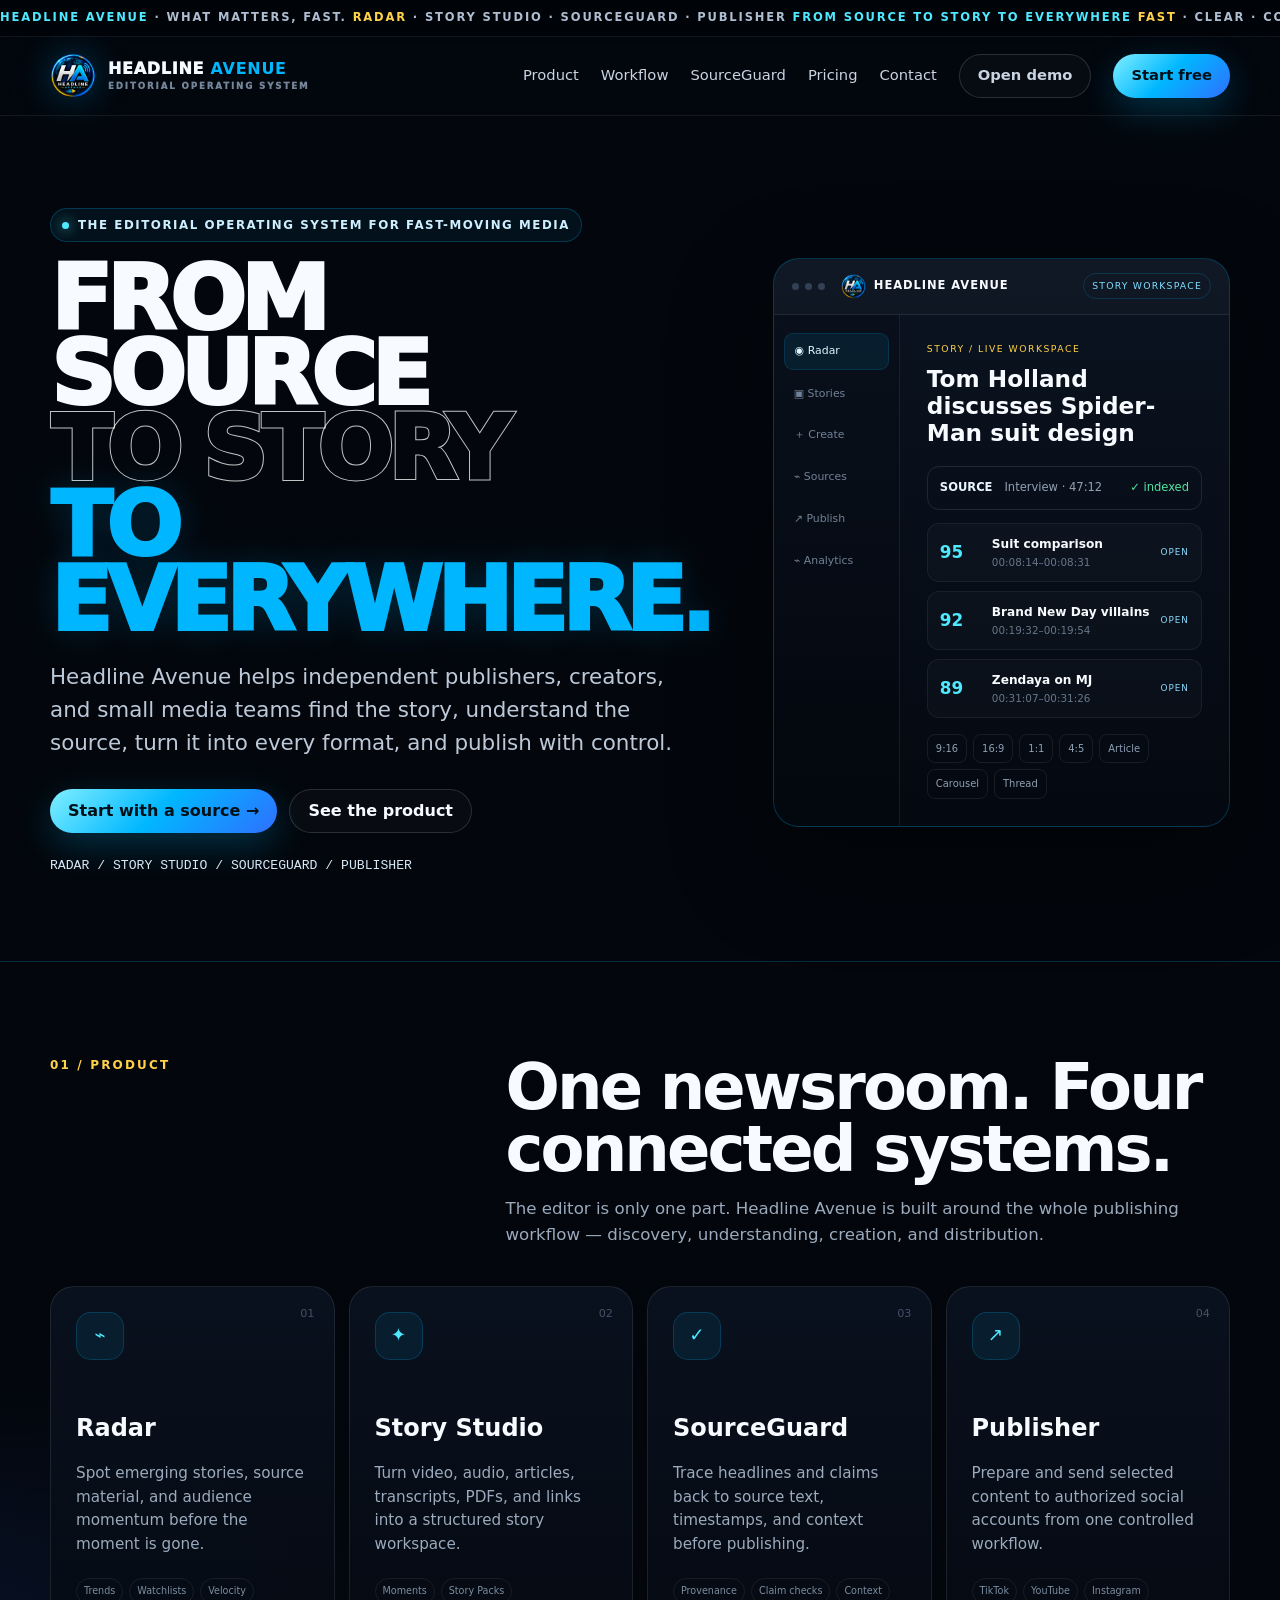
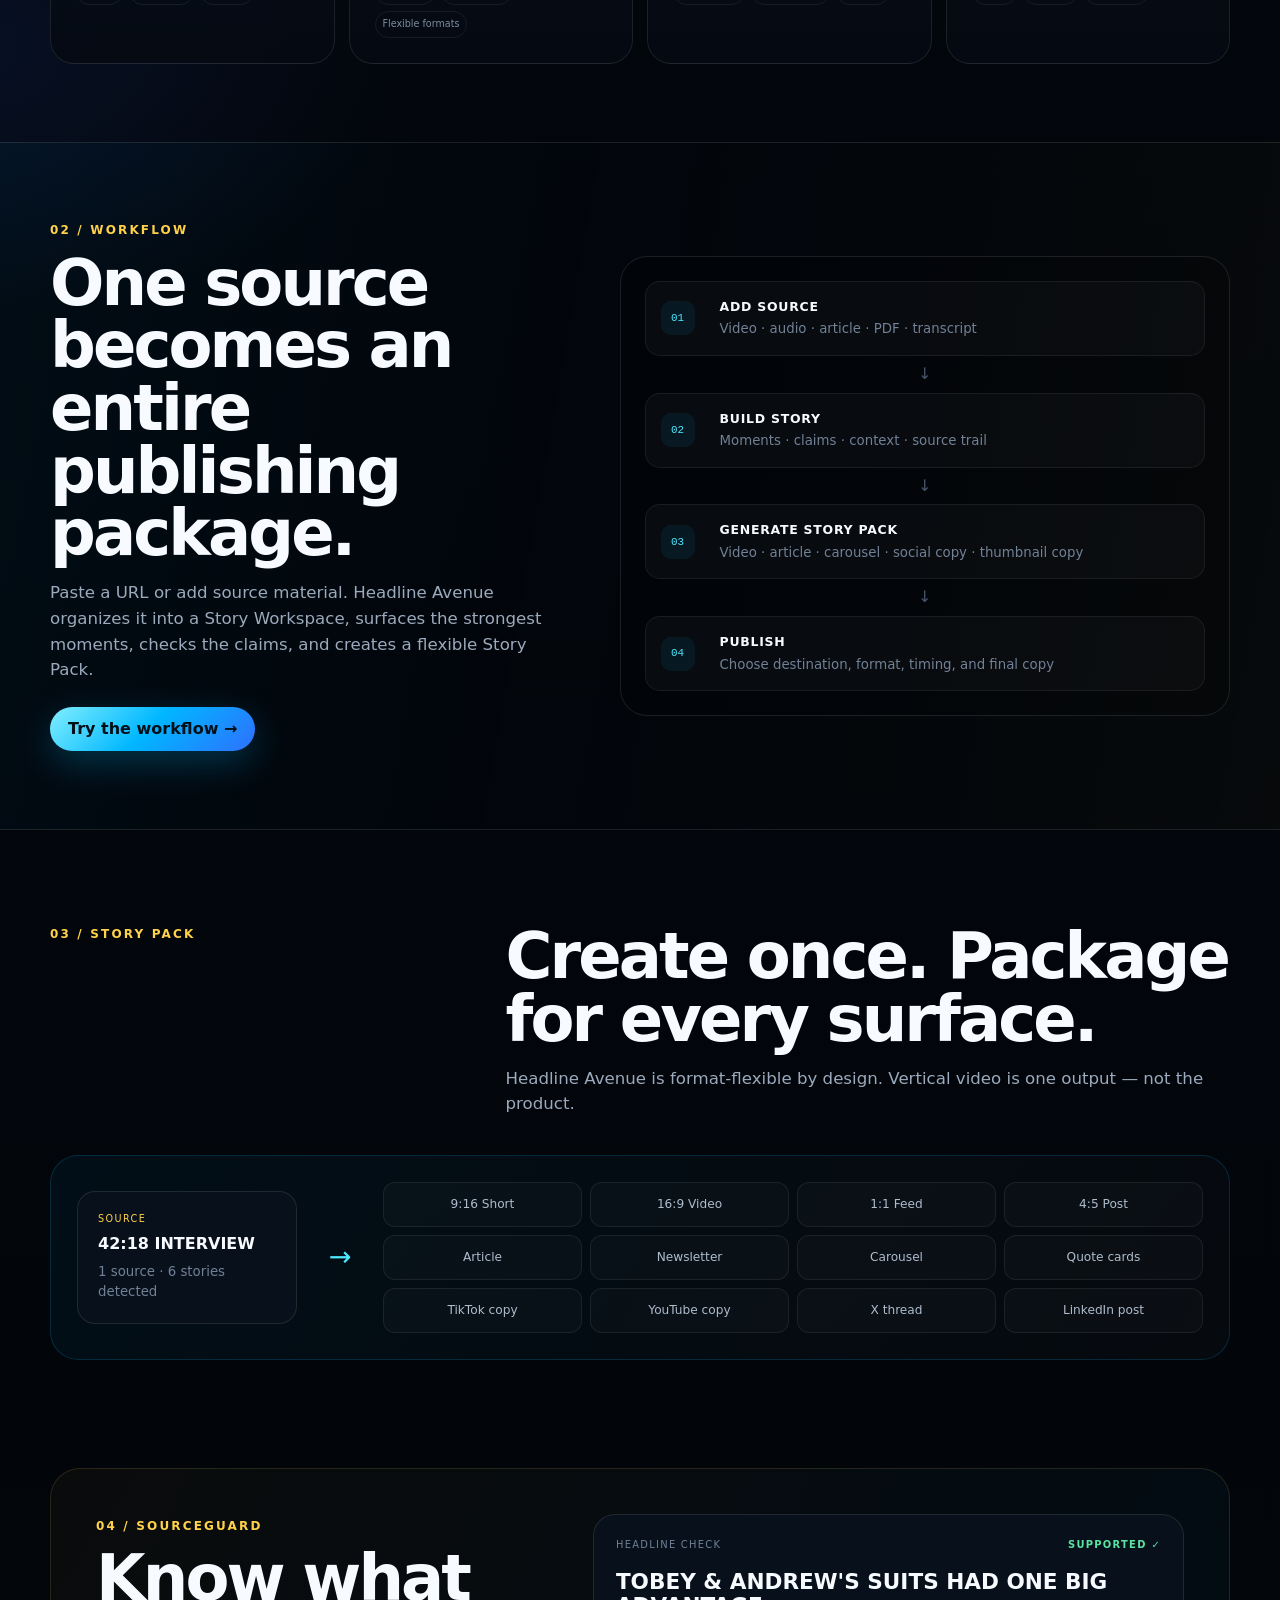
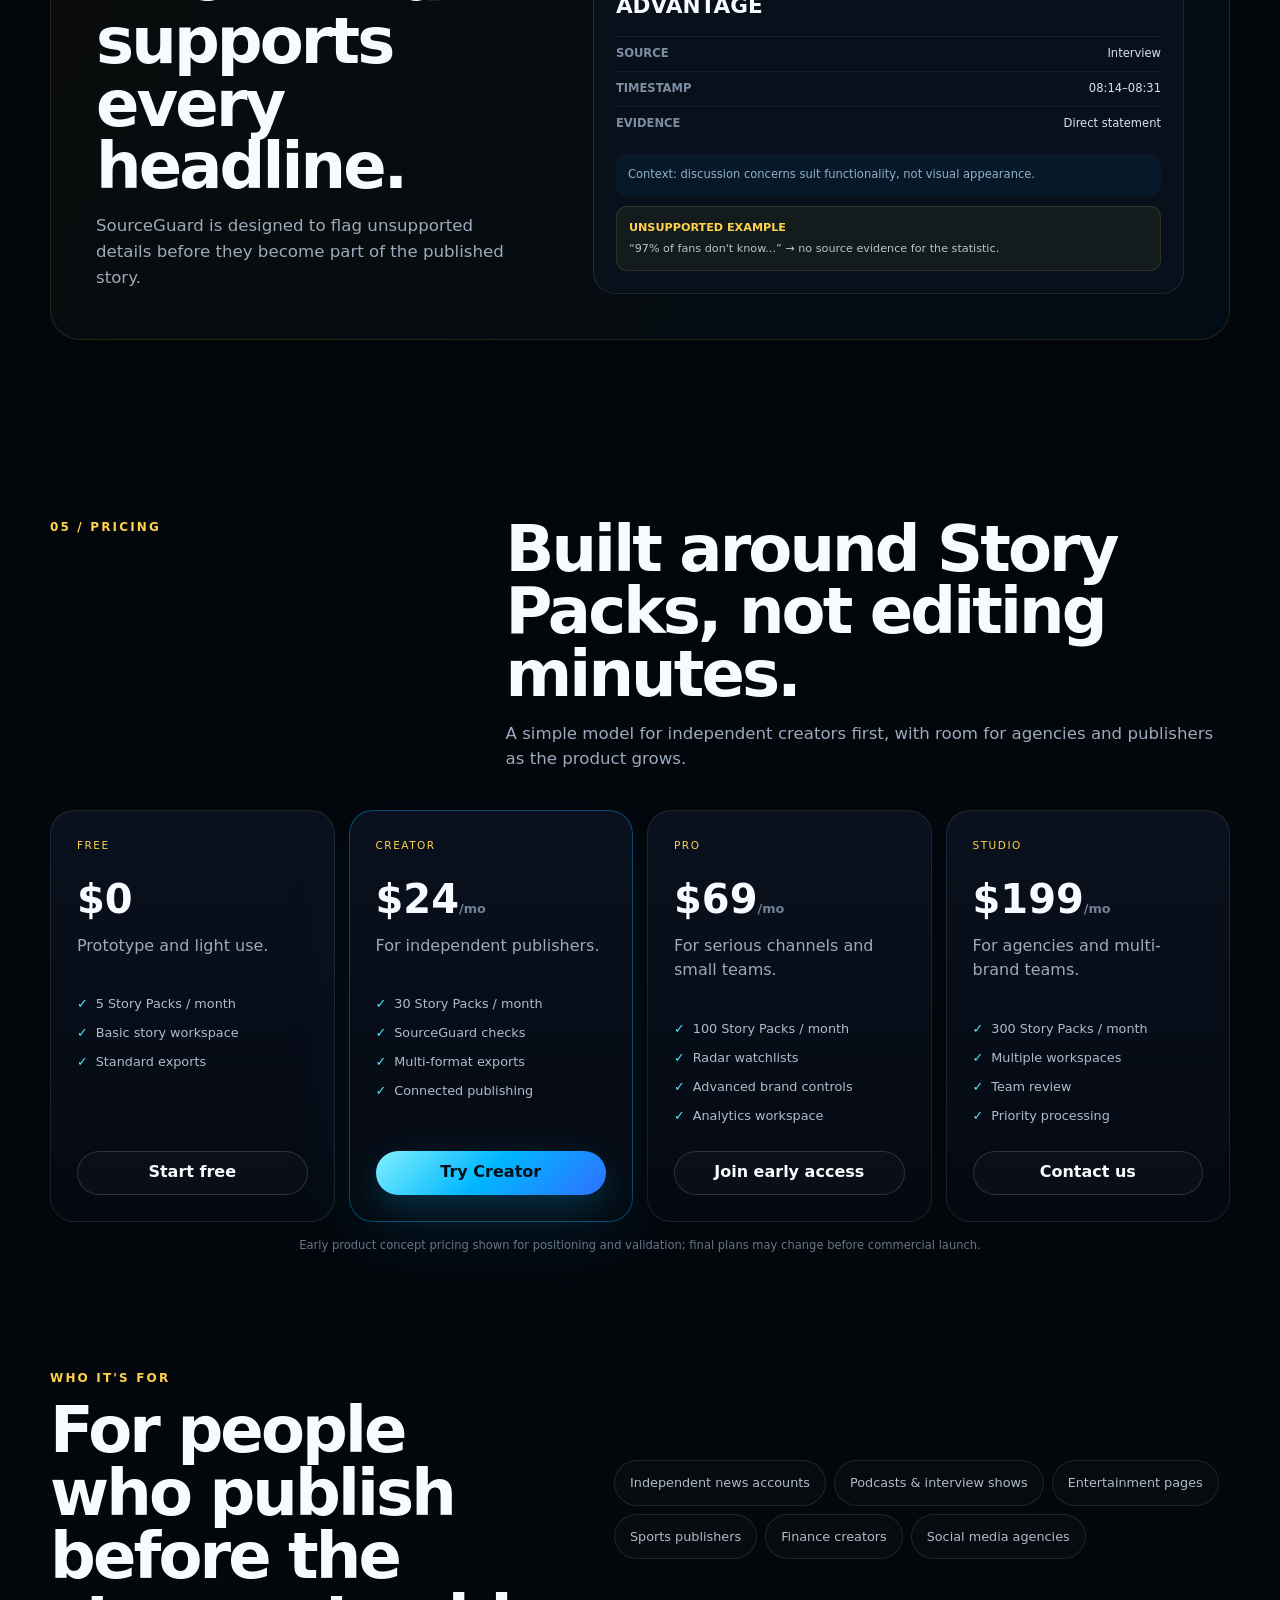
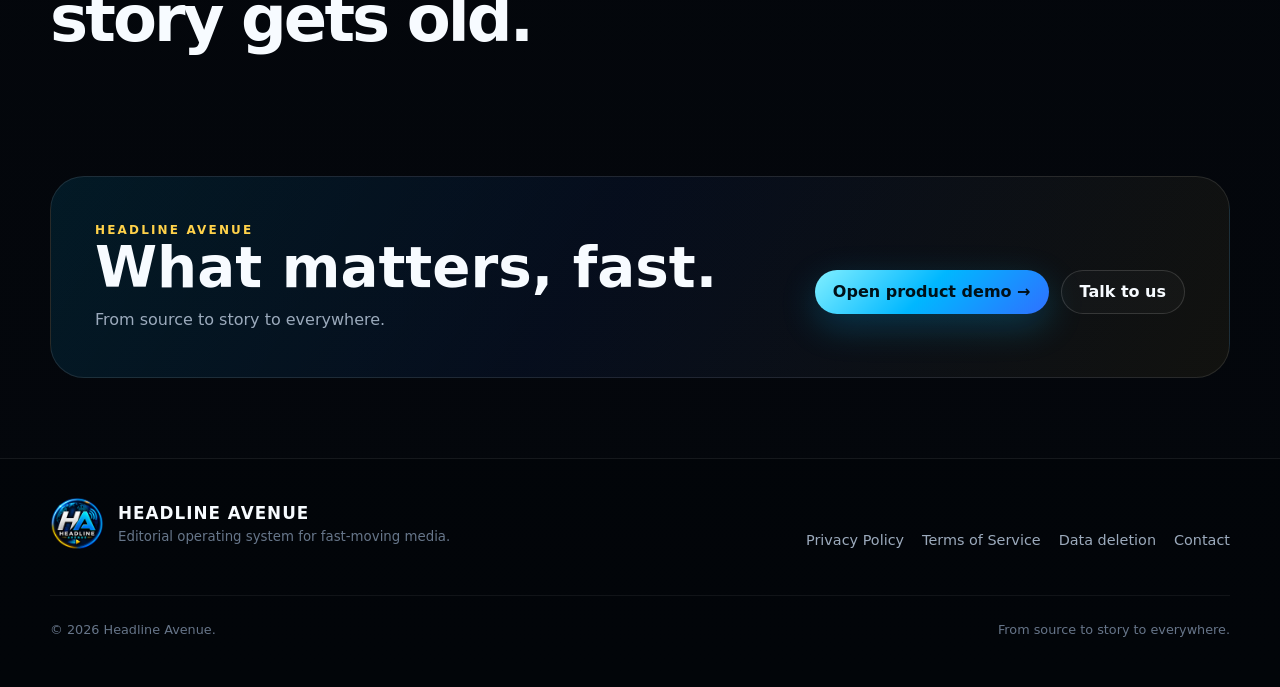
==== commit 2194549b: "Make headline ticker loop seamlessly" ====
--- a/index.html
+++ b/index.html
@@ -19,14 +19,18 @@
 <div class="progress" aria-hidden="true"><span></span></div>
 <div class="signalbar" aria-hidden="true">
   <div class="signaltrack">
-    <span><b>HEADLINE AVENUE</b> · WHAT MATTERS, FAST.</span>
-    <span><i>RADAR</i> · STORY STUDIO · SOURCEGUARD · PUBLISHER</span>
-    <span><b>FROM SOURCE TO STORY TO EVERYWHERE</b></span>
-    <span><i>FAST</i> · CLEAR · CONTROLLED</span>
-    <span><b>HEADLINE AVENUE</b> · WHAT MATTERS, FAST.</span>
-    <span><i>RADAR</i> · STORY STUDIO · SOURCEGUARD · PUBLISHER</span>
-    <span><b>FROM SOURCE TO STORY TO EVERYWHERE</b></span>
-    <span><i>FAST</i> · CLEAR · CONTROLLED</span>
+    <div class="signalgroup">
+      <span><b>HEADLINE AVENUE</b> · WHAT MATTERS, FAST.</span>
+      <span><i>RADAR</i> · STORY STUDIO · SOURCEGUARD · PUBLISHER</span>
+      <span><b>FROM SOURCE TO STORY TO EVERYWHERE</b></span>
+      <span><i>FAST</i> · CLEAR · CONTROLLED</span>
+    </div>
+    <div class="signalgroup" aria-hidden="true">
+      <span><b>HEADLINE AVENUE</b> · WHAT MATTERS, FAST.</span>
+      <span><i>RADAR</i> · STORY STUDIO · SOURCEGUARD · PUBLISHER</span>
+      <span><b>FROM SOURCE TO STORY TO EVERYWHERE</b></span>
+      <span><i>FAST</i> · CLEAR · CONTROLLED</span>
+    </div>
   </div>
 </div>
 
--- a/styles.css
+++ b/styles.css
@@ -18,4 +18,24 @@
 .reveal{opacity:0;transform:translateY(18px);transition:.75s ease}.reveal.in{opacity:1;transform:none}
 @media(max-width:900px){.hero-grid,.section-head,.editorial-grid,.platform-top{grid-template-columns:1fr}.cards,.platform-grid,.proof-grid{grid-template-columns:1fr}.platform-item{border-right:0;border-bottom:1px solid rgba(255,255,255,.07)}.proof-grid>div{border-right:0;border-bottom:1px solid var(--line)}.proof-grid>div:last-child{border-bottom:0}.menu-toggle{display:flex}header nav{display:none;position:absolute;top:78px;left:20px;right:20px;padding:16px;border:1px solid var(--line);border-radius:18px;background:rgba(4,9,17,.98);box-shadow:var(--shadow);flex-direction:column;align-items:stretch}.menu-toggle[aria-expanded="true"]+nav{display:flex}.visual{min-height:480px}.footer-grid{grid-template-columns:1fr}.footer-links{justify-content:flex-start}}
 @media(max-width:620px){.wrap{width:min(100% - 26px,1180px)}.hero{padding-top:64px}h1{font-size:clamp(3.5rem,20vw,5.2rem)}.visual{min-height:430px}.visual-card{padding:16px}.logo-stage{min-height:250px}.cta{padding:28px}.cta-inner{align-items:flex-start;flex-direction:column}.stack-item{grid-template-columns:38px 1fr}.stack-item .tag{display:none}.legal{padding:23px}}
-@media(prefers-reduced-motion:reduce){*{animation:none!important;transition:none!important;scroll-behavior:auto!important}.reveal{opacity:1;transform:none}}+@media(prefers-reduced-motion:reduce){*{animation:none!important;transition:none!important;scroll-behavior:auto!important}.reveal{opacity:1;transform:none}}
+
+/* === HEADLINE AVENUE PRODUCT POSITIONING === */
+.saas-hero{position:relative;padding:92px 0 84px;border-bottom:1px solid rgba(0,183,255,.22)}
+.saas-hero-grid{display:grid;grid-template-columns:.9fr 1.1fr;gap:64px;align-items:center}
+.saas-title{font-size:clamp(3.8rem,7vw,6.7rem)}
+.product-preview{border:1px solid rgba(0,183,255,.24);border-radius:26px;overflow:hidden;background:linear-gradient(180deg,rgba(11,20,34,.96),rgba(4,9,17,.97));box-shadow:0 34px 100px rgba(0,0,0,.45)}
+.preview-chrome{min-height:56px;display:flex;align-items:center;gap:16px;padding:0 18px;border-bottom:1px solid rgba(255,255,255,.08);background:rgba(255,255,255,.018)}
+.preview-dots{display:flex;gap:6px}.preview-dots span{width:7px;height:7px;border-radius:50%;background:#344154}.preview-brand{display:flex;align-items:center;gap:8px;font-size:.72rem;letter-spacing:.08em}.preview-brand img{width:25px;height:25px;object-fit:contain}.preview-chip{margin-left:auto;padding:5px 8px;border:1px solid rgba(0,183,255,.18);border-radius:999px;color:#7fdfff;font-size:.58rem;letter-spacing:.13em}
+.preview-body{display:grid;grid-template-columns:126px 1fr;min-height:430px}.preview-sidebar{display:flex;flex-direction:column;gap:7px;padding:18px 10px;border-right:1px solid rgba(255,255,255,.07);background:rgba(0,0,0,.14)}.preview-sidebar span{padding:9px 10px;border-radius:9px;color:#718197;font-size:.68rem}.preview-sidebar .active{color:#dff8ff;background:rgba(0,183,255,.09);border:1px solid rgba(0,183,255,.14)}
+.preview-main{padding:27px}.preview-kicker{color:var(--gold);font-size:.58rem;letter-spacing:.16em}.preview-main h3{font-size:1.45rem;line-height:1.15;margin:10px 0 20px}.preview-source{display:flex;gap:12px;align-items:center;padding:12px;border:1px solid var(--line);border-radius:12px;color:#91a0b3;font-size:.72rem}.preview-source b{color:#e9f5ff}.verified{margin-left:auto;color:#54e4a0}
+.preview-moments{display:grid;gap:9px;margin-top:13px}.preview-moments>div{display:grid;grid-template-columns:42px 1fr auto;align-items:center;gap:10px;padding:11px 12px;border-radius:12px;background:rgba(255,255,255,.024);border:1px solid rgba(255,255,255,.06)}.preview-moments strong{color:var(--cyan);font-size:1.05rem}.preview-moments span{display:grid}.preview-moments b{font-size:.76rem}.preview-moments small{color:#66768a;font-size:.65rem}.preview-moments em{font-style:normal;color:#89dcff;font-size:.55rem;letter-spacing:.12em}
+.preview-actions{display:flex;flex-wrap:wrap;gap:6px;margin-top:16px}.preview-actions span{padding:6px 8px;border:1px solid rgba(255,255,255,.08);border-radius:8px;color:#8fa0b4;font-size:.62rem}
+.product-suite{padding-top:94px}.suite-grid{display:grid;grid-template-columns:repeat(4,1fr);gap:14px}.suite-card{position:relative;min-height:330px;padding:25px;border-radius:24px;border:1px solid rgba(255,255,255,.09);background:linear-gradient(180deg,rgba(11,20,34,.86),rgba(5,10,18,.9));overflow:hidden}.suite-card:hover{border-color:rgba(0,183,255,.28);transform:translateY(-4px);transition:.25s}.suite-number{position:absolute;right:19px;top:18px;color:#435267;font-size:.7rem}.suite-icon{width:48px;height:48px;display:grid;place-items:center;border:1px solid rgba(0,183,255,.2);border-radius:15px;background:rgba(0,183,255,.08);color:var(--cyan);font-size:1.15rem;margin-bottom:50px}.suite-card h3{font-size:1.5rem;margin:0 0 9px}.suite-card p{color:var(--muted);font-size:.95rem}.suite-tags{display:flex;flex-wrap:wrap;gap:6px;margin-top:22px}.suite-tags span{font-size:.6rem;color:#7c8da1;padding:5px 7px;border-radius:999px;border:1px solid rgba(255,255,255,.07)}
+.workflow-section{border-top:1px solid var(--line);border-bottom:1px solid var(--line);background:linear-gradient(100deg,rgba(0,183,255,.045),transparent 45%,rgba(255,210,74,.025))}.workflow-grid{display:grid;grid-template-columns:.9fr 1.1fr;gap:70px;align-items:center}.workflow-cta{margin-top:24px}.flow-map{padding:24px;border:1px solid var(--line);border-radius:27px;background:rgba(0,0,0,.17)}.flow-step{display:grid;grid-template-columns:46px 1fr;gap:13px;align-items:center;padding:15px;border-radius:15px;background:rgba(255,255,255,.026);border:1px solid rgba(255,255,255,.065)}.flow-step>span{width:34px;height:34px;display:grid;place-items:center;border-radius:10px;background:rgba(0,183,255,.08);color:var(--cyan);font-family:monospace;font-size:.68rem}.flow-step div{display:grid}.flow-step b{font-size:.78rem;letter-spacing:.06em}.flow-step small{color:#718196;margin-top:3px}.flow-arrow{text-align:center;color:#46566b;padding:6px}
+.storypack-section{padding-top:95px}.output-board{display:grid;grid-template-columns:220px 50px 1fr;align-items:center;gap:18px;padding:26px;border-radius:28px;border:1px solid rgba(0,183,255,.18);background:linear-gradient(120deg,rgba(0,183,255,.055),rgba(255,255,255,.018))}.output-source{padding:20px;border-radius:18px;border:1px solid var(--line);background:#07101b;display:grid;gap:5px}.output-label{font-size:.6rem;color:var(--gold);letter-spacing:.15em}.output-source small{color:#718196}.output-arrow{text-align:center;color:var(--cyan);font-size:1.7rem}.output-grid{display:grid;grid-template-columns:repeat(4,1fr);gap:8px}.output-grid span{padding:12px 10px;border:1px solid rgba(255,255,255,.07);border-radius:12px;background:rgba(255,255,255,.022);color:#aebccc;font-size:.76rem;text-align:center}
+.guard-section{padding-top:30px}.guard-grid{display:grid;grid-template-columns:.85fr 1.15fr;gap:60px;align-items:center;padding:45px;border:1px solid rgba(255,210,74,.13);border-radius:30px;background:linear-gradient(120deg,rgba(255,210,74,.035),rgba(0,183,255,.045))}.claim-card{padding:22px;border-radius:22px;border:1px solid var(--line);background:#07101b}.claim-top{display:flex;justify-content:space-between;gap:12px;color:#718196;font-size:.62rem;letter-spacing:.13em}.claim-pass{color:#58e5a2}.claim-card h3{font-size:1.35rem;line-height:1.12;margin:18px 0}.claim-row{display:flex;justify-content:space-between;gap:15px;padding:8px 0;border-top:1px solid rgba(255,255,255,.06);font-size:.72rem}.claim-row b{color:#7d8ea2}.claim-row span{color:#d6e3ef}.claim-context{margin-top:13px;padding:12px;border-radius:11px;background:rgba(0,183,255,.055);color:#8fb0c9;font-size:.72rem}.claim-warning{display:grid;gap:4px;margin-top:10px;padding:12px;border-radius:11px;background:rgba(255,210,74,.055);border:1px solid rgba(255,210,74,.12);font-size:.7rem}.claim-warning b{color:var(--gold)}.claim-warning span{color:#b7c3d0}
+.pricing-section{padding-top:100px}.pricing-grid{display:grid;grid-template-columns:repeat(4,1fr);gap:14px}.price-card{padding:26px;border:1px solid rgba(255,255,255,.09);border-radius:24px;background:linear-gradient(180deg,rgba(11,20,34,.86),rgba(5,10,18,.92));display:flex;flex-direction:column;min-height:410px}.price-card.featured{border-color:rgba(0,183,255,.36);box-shadow:0 22px 70px rgba(0,183,255,.08)}.price-card>span{color:var(--gold);font-size:.66rem;letter-spacing:.14em}.price-card h3{font-size:2.5rem;margin:14px 0 4px}.price-card h3 small{font-size:.8rem;color:#718196}.price-card p{color:var(--muted);margin-top:0}.price-card ul{list-style:none;padding:0;margin:20px 0 25px;display:grid;gap:9px;color:#aebccc;font-size:.8rem}.price-card li::before{content:"✓";color:var(--cyan);margin-right:8px}.price-card .btn{margin-top:auto}.pricing-note{color:#65758a;font-size:.72rem;text-align:center;margin-top:15px}
+.audience-section{padding-top:25px}.audience-grid{display:grid;grid-template-columns:.9fr 1.1fr;gap:60px;align-items:center}.audience-list{display:flex;flex-wrap:wrap;gap:8px}.audience-list span{padding:12px 15px;border:1px solid var(--line);border-radius:999px;color:#aebccc;background:rgba(255,255,255,.02);font-size:.8rem}
+@media(max-width:1000px){.saas-hero-grid,.workflow-grid,.guard-grid,.audience-grid{grid-template-columns:1fr}.suite-grid,.pricing-grid{grid-template-columns:repeat(2,1fr)}.output-board{grid-template-columns:1fr}.output-arrow{transform:rotate(90deg)}.output-grid{grid-template-columns:repeat(3,1fr)}}
+@media(max-width:650px){.suite-grid,.pricing-grid,.output-grid{grid-template-columns:1fr}.preview-body{grid-template-columns:1fr}.preview-sidebar{display:none}.preview-main{padding:18px}.preview-moments>div{grid-template-columns:38px 1fr}.preview-moments em{display:none}.guard-grid{padding:24px}.saas-hero{padding-top:60px}}
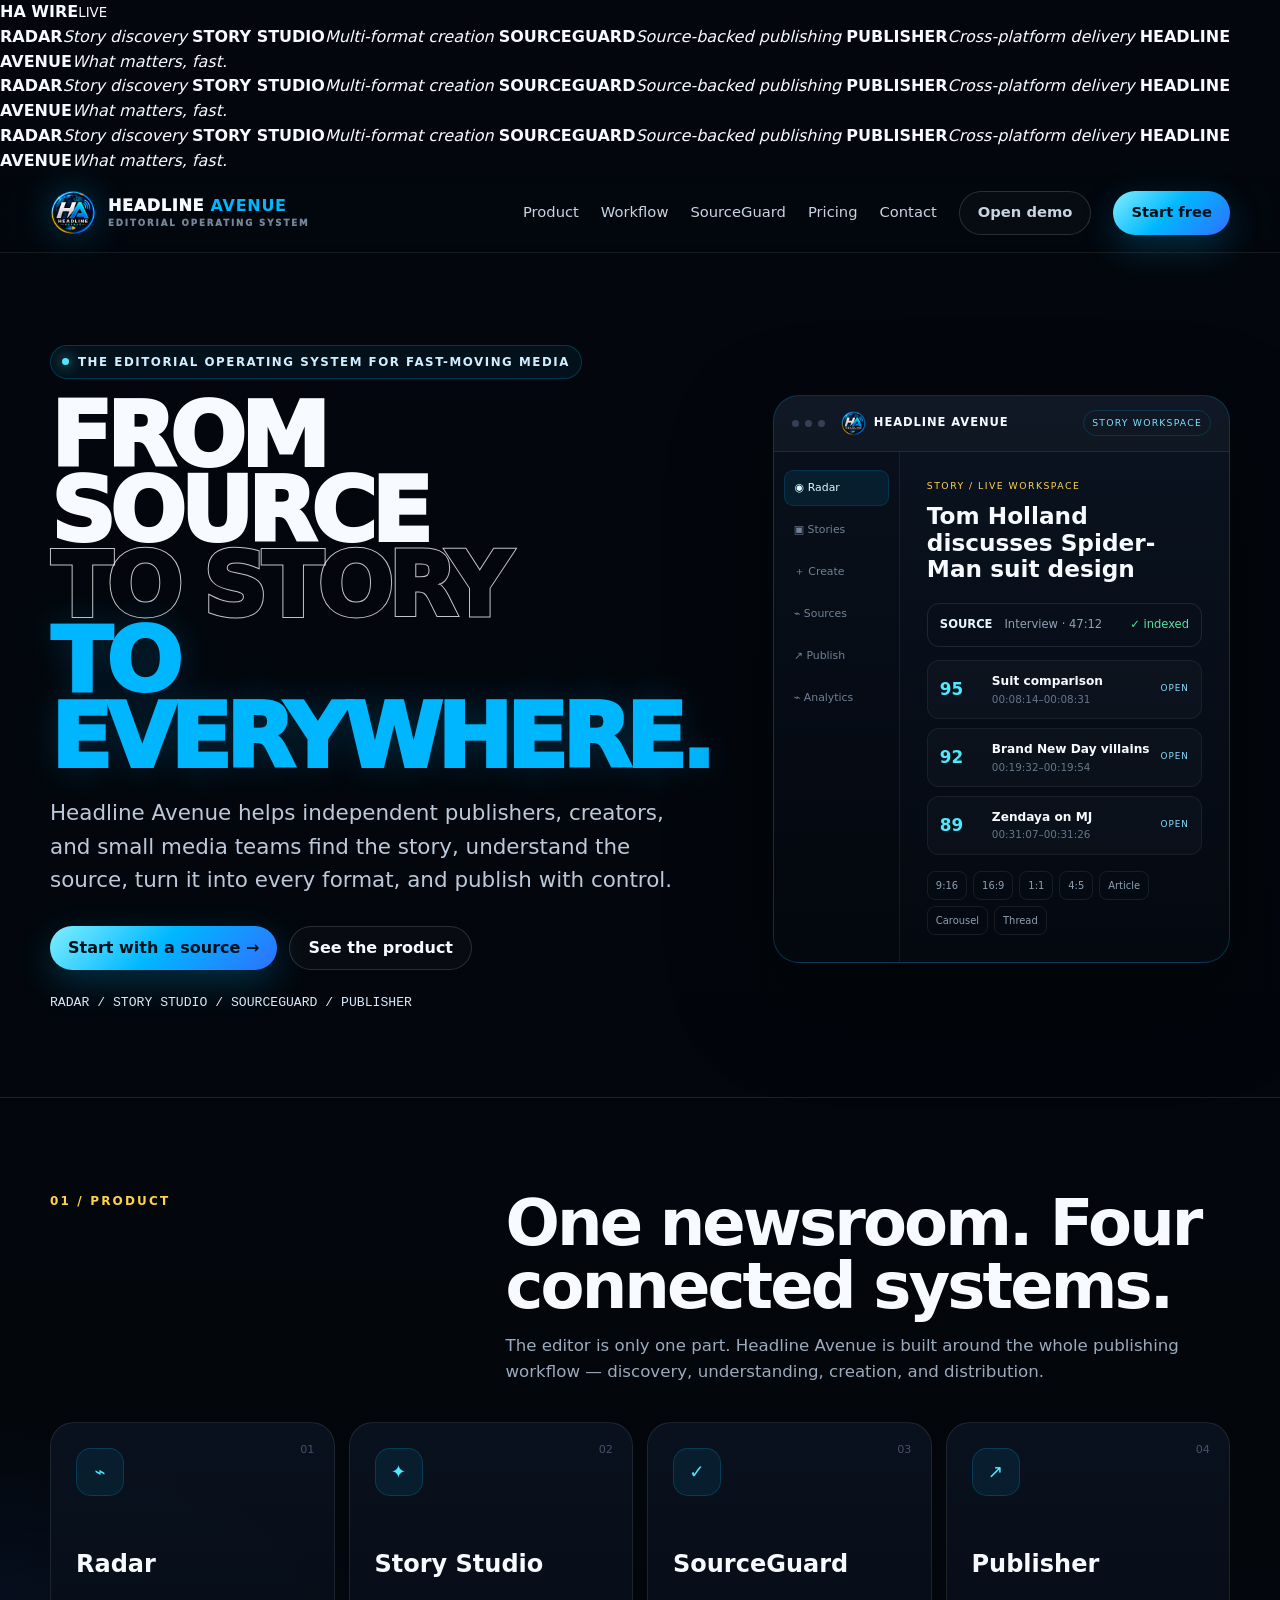
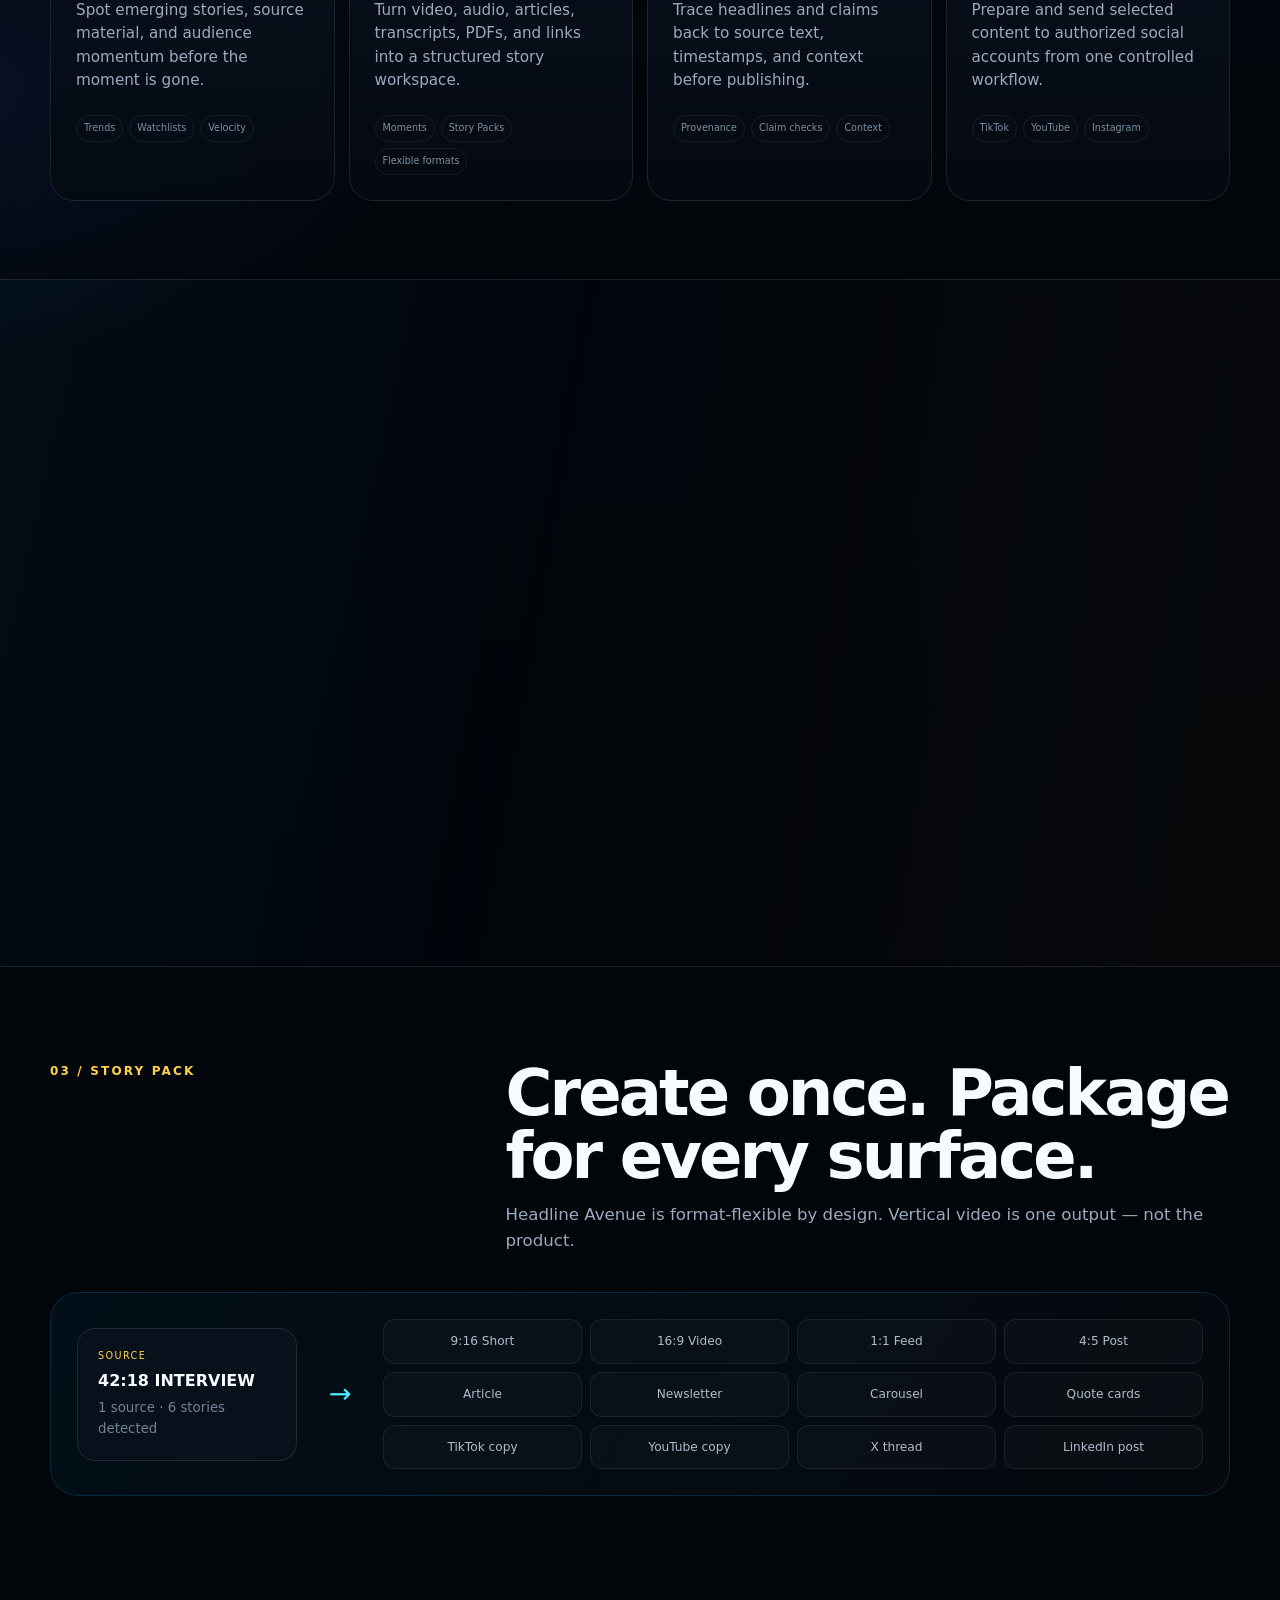
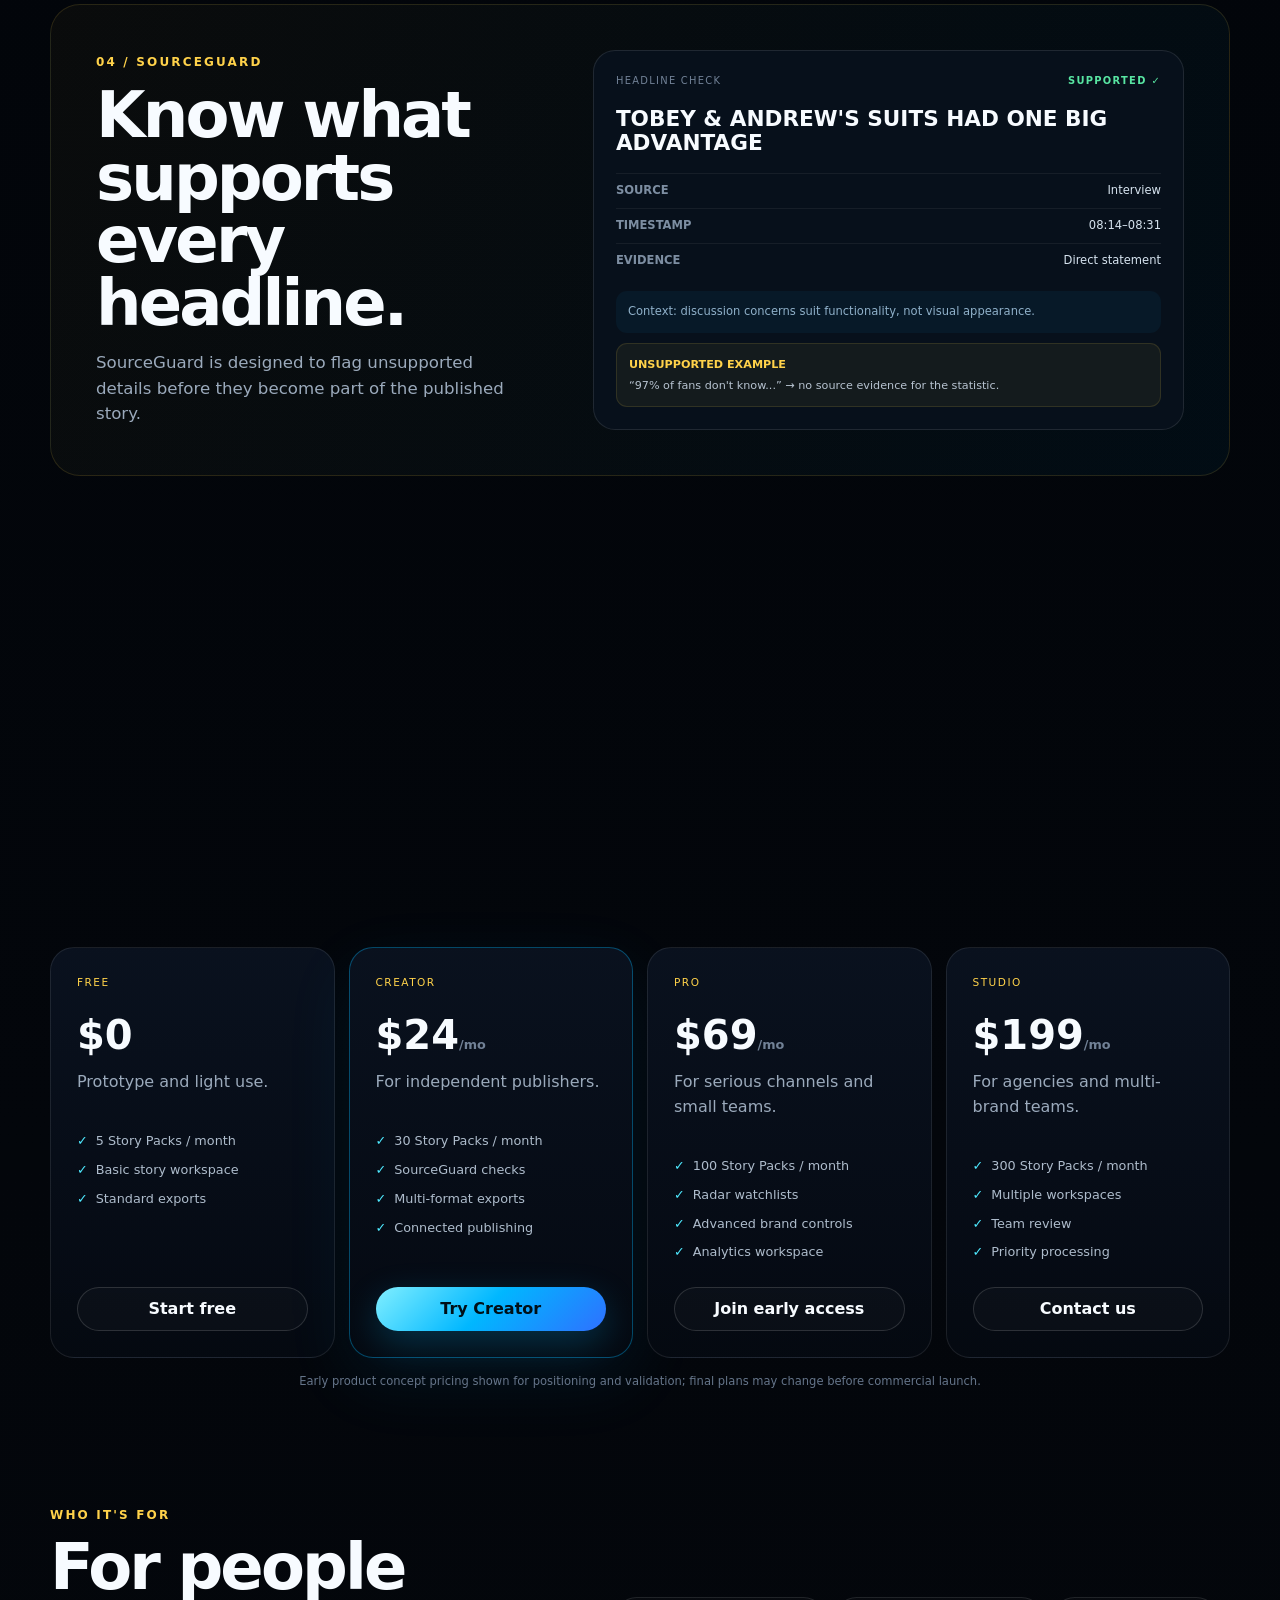
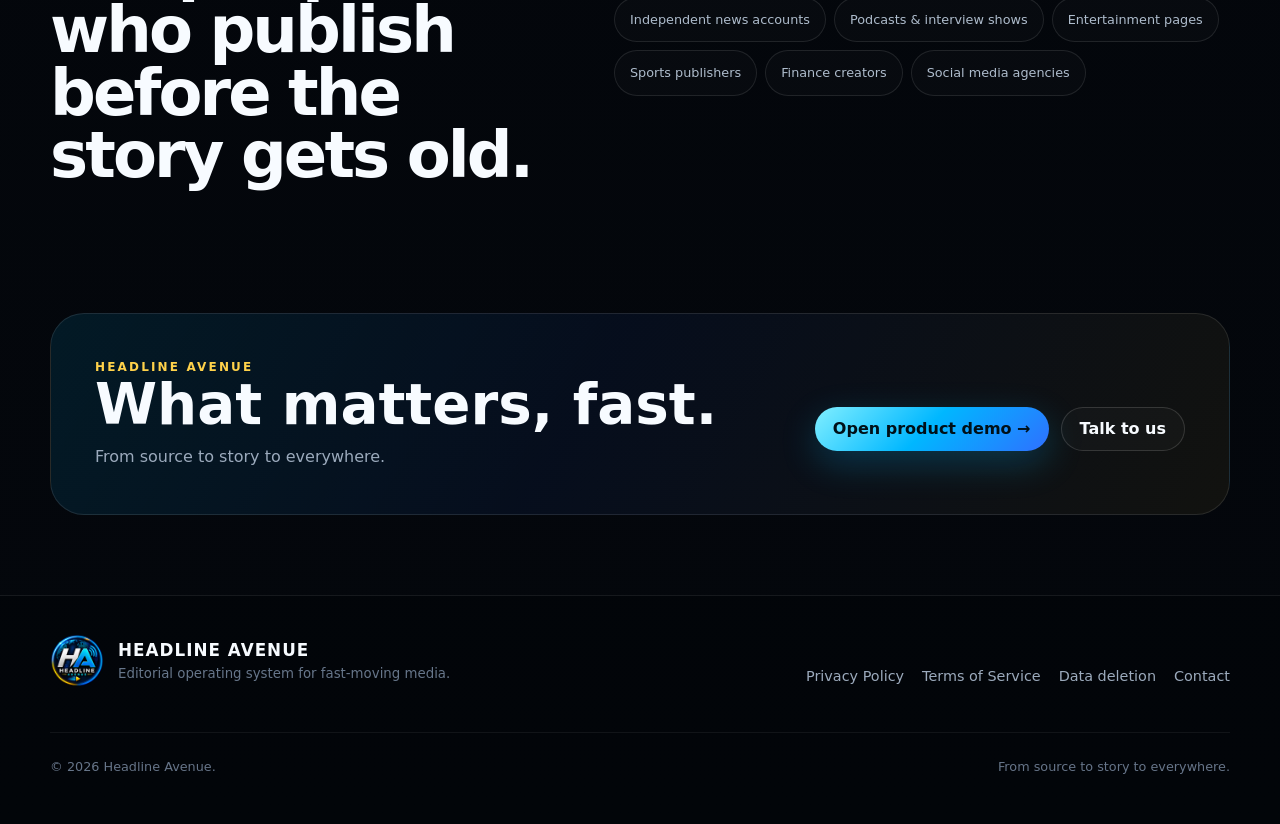
==== commit f592ef33: "Replace promo ticker with newsroom wire rail" ====
--- a/index.html
+++ b/index.html
@@ -17,19 +17,31 @@
 </head>
 <body>
 <div class="progress" aria-hidden="true"><span></span></div>
-<div class="signalbar" aria-hidden="true">
-  <div class="signaltrack">
-    <div class="signalgroup">
-      <span><b>HEADLINE AVENUE</b> · WHAT MATTERS, FAST.</span>
-      <span><i>RADAR</i> · STORY STUDIO · SOURCEGUARD · PUBLISHER</span>
-      <span><b>FROM SOURCE TO STORY TO EVERYWHERE</b></span>
-      <span><i>FAST</i> · CLEAR · CONTROLLED</span>
-    </div>
-    <div class="signalgroup" aria-hidden="true">
-      <span><b>HEADLINE AVENUE</b> · WHAT MATTERS, FAST.</span>
-      <span><i>RADAR</i> · STORY STUDIO · SOURCEGUARD · PUBLISHER</span>
-      <span><b>FROM SOURCE TO STORY TO EVERYWHERE</b></span>
-      <span><i>FAST</i> · CLEAR · CONTROLLED</span>
+<div class="newswire" aria-label="Headline Avenue live product rail">
+  <div class="newswire-label"><span class="live-dot"></span><b>HA WIRE</b><small>LIVE</small></div>
+  <div class="newswire-window">
+    <div class="newswire-track">
+      <div class="newswire-group">
+        <span><b>RADAR</b><em>Story discovery</em></span>
+        <span><b>STORY STUDIO</b><em>Multi-format creation</em></span>
+        <span><b>SOURCEGUARD</b><em>Source-backed publishing</em></span>
+        <span><b>PUBLISHER</b><em>Cross-platform delivery</em></span>
+        <span><b>HEADLINE AVENUE</b><em>What matters, fast.</em></span>
+      </div>
+      <div class="newswire-group" aria-hidden="true">
+        <span><b>RADAR</b><em>Story discovery</em></span>
+        <span><b>STORY STUDIO</b><em>Multi-format creation</em></span>
+        <span><b>SOURCEGUARD</b><em>Source-backed publishing</em></span>
+        <span><b>PUBLISHER</b><em>Cross-platform delivery</em></span>
+        <span><b>HEADLINE AVENUE</b><em>What matters, fast.</em></span>
+      </div>
+      <div class="newswire-group" aria-hidden="true">
+        <span><b>RADAR</b><em>Story discovery</em></span>
+        <span><b>STORY STUDIO</b><em>Multi-format creation</em></span>
+        <span><b>SOURCEGUARD</b><em>Source-backed publishing</em></span>
+        <span><b>PUBLISHER</b><em>Cross-platform delivery</em></span>
+        <span><b>HEADLINE AVENUE</b><em>What matters, fast.</em></span>
+      </div>
     </div>
   </div>
 </div>
--- a/styles.css
+++ b/styles.css
@@ -3,7 +3,7 @@
 body::before{content:"";position:fixed;inset:0;pointer-events:none;z-index:-1;opacity:.28;background-image:linear-gradient(rgba(255,255,255,.024) 1px,transparent 1px),linear-gradient(90deg,rgba(255,255,255,.024) 1px,transparent 1px);background-size:38px 38px;mask-image:linear-gradient(to bottom,#000 0%,transparent 74%)}
 a{color:inherit}img{max-width:100%;display:block}.wrap{width:min(1180px,calc(100% - 40px));margin:auto}.mono{font-family:ui-monospace,SFMono-Regular,Menlo,Consolas,monospace}
 .progress{position:fixed;left:0;right:0;top:0;height:2px;z-index:100;pointer-events:none}.progress span{display:block;height:100%;width:0;background:linear-gradient(90deg,var(--gold),var(--cyan),var(--blue));box-shadow:0 0 18px rgba(0,183,255,.55)}
-.signalbar{overflow:hidden;white-space:nowrap;border-bottom:1px solid rgba(255,255,255,.07);background:rgba(1,4,8,.92)}.signaltrack{display:inline-flex;gap:34px;min-width:200%;padding:9px 0;color:#aebdd0;font-size:.72rem;font-weight:700;letter-spacing:.16em;text-transform:uppercase;animation:ticker 28s linear infinite}.signaltrack b{color:var(--cyan)}.signaltrack i{color:var(--gold);font-style:normal}@keyframes ticker{to{transform:translateX(-50%)}}
+.signalbar{overflow:hidden;white-space:nowrap;border-bottom:1px solid rgba(255,255,255,.07);background:rgba(1,4,8,.92);-webkit-mask-image:linear-gradient(90deg,transparent 0,#000 2.5%,#000 97.5%,transparent 100%);mask-image:linear-gradient(90deg,transparent 0,#000 2.5%,#000 97.5%,transparent 100%)}.signaltrack{display:flex;width:max-content;color:#aebdd0;font-size:.72rem;font-weight:700;letter-spacing:.16em;text-transform:uppercase;animation:ticker 34s linear infinite;will-change:transform}.signalgroup{display:flex;align-items:center;gap:34px;flex-shrink:0;padding:9px 34px 9px 0}.signaltrack b{color:var(--cyan)}.signaltrack i{color:var(--gold);font-style:normal}.signalbar:hover .signaltrack{animation-play-state:paused}@keyframes ticker{from{transform:translate3d(0,0,0)}to{transform:translate3d(-50%,0,0)}}
 header{position:sticky;top:0;z-index:50;border-bottom:1px solid rgba(255,255,255,.08);background:rgba(3,7,13,.73);backdrop-filter:blur(18px) saturate(160%)}.nav{min-height:78px;display:flex;align-items:center;justify-content:space-between;gap:24px}.brand{display:flex;align-items:center;gap:12px;text-decoration:none;font-weight:950;letter-spacing:.045em}.brand img{width:46px;height:46px;object-fit:contain;filter:drop-shadow(0 0 18px rgba(0,183,255,.30))}.brand-wordmark{line-height:1}.brand-wordmark b{color:var(--blue)}.brand-wordmark small{display:block;margin-top:5px;color:#75869a;font-size:.54rem;letter-spacing:.22em}nav{display:flex;align-items:center;gap:22px}nav a{color:#c8d4e2;text-decoration:none;font-size:.92rem;transition:.2s}nav a:hover{color:#fff}.menu-toggle{display:none;width:44px;height:44px;border-radius:50%;border:1px solid var(--line);background:rgba(255,255,255,.025);align-items:center;justify-content:center;gap:5px;flex-direction:column}.menu-toggle span{width:18px;height:1.5px;background:white;transition:.25s}.menu-toggle[aria-expanded="true"] span:first-child{transform:translateY(3.25px) rotate(45deg)}.menu-toggle[aria-expanded="true"] span:last-child{transform:translateY(-3.25px) rotate(-45deg)}
 .btn{min-height:44px;display:inline-flex;align-items:center;justify-content:center;padding:0 18px;border:1px solid rgba(255,255,255,.14);border-radius:999px;background:rgba(255,255,255,.025);font-weight:850;text-decoration:none;transition:.25s}.btn:hover{transform:translateY(-2px);border-color:rgba(255,255,255,.28)}.btn.primary{color:#001018;border:0;background:linear-gradient(135deg,#81efff 0%,var(--blue) 48%,var(--blue2) 100%);box-shadow:0 12px 36px rgba(0,183,255,.24)}.btn.primary:hover{box-shadow:0 18px 45px rgba(0,183,255,.33)}
 .hero{position:relative;padding:92px 0 72px}.hero::after{content:"";position:absolute;left:0;right:0;bottom:0;height:1px;background:linear-gradient(90deg,transparent,rgba(0,183,255,.52),transparent)}.hero-grid{display:grid;grid-template-columns:1.12fr .88fr;gap:70px;align-items:center}.eyebrow{display:inline-flex;align-items:center;gap:9px;padding:7px 11px;border:1px solid rgba(0,183,255,.24);border-radius:999px;background:rgba(0,183,255,.06);color:#cdefff;font-size:.74rem;font-weight:850;letter-spacing:.13em;text-transform:uppercase}.eyebrow::before{content:"";width:7px;height:7px;border-radius:50%;background:var(--cyan);box-shadow:0 0 14px var(--cyan)}h1{margin:.22em 0 .18em;max-width:800px;font-size:clamp(4rem,9.2vw,7.55rem);line-height:.84;letter-spacing:-.062em;font-weight:950}h1 .line2{display:block;color:transparent;-webkit-text-stroke:1px rgba(255,255,255,.76)}h1 .blue{display:block;color:var(--blue);text-shadow:0 0 34px rgba(0,183,255,.18)}.lead{max-width:690px;color:#bdc9d8;font-size:clamp(1.08rem,2vw,1.34rem)}.hero-actions{display:flex;gap:12px;flex-wrap:wrap;margin-top:30px}.hero-note{margin-top:22px;color:#718297;font-size:.82rem}.hero-note span{color:#d7e8f7}
